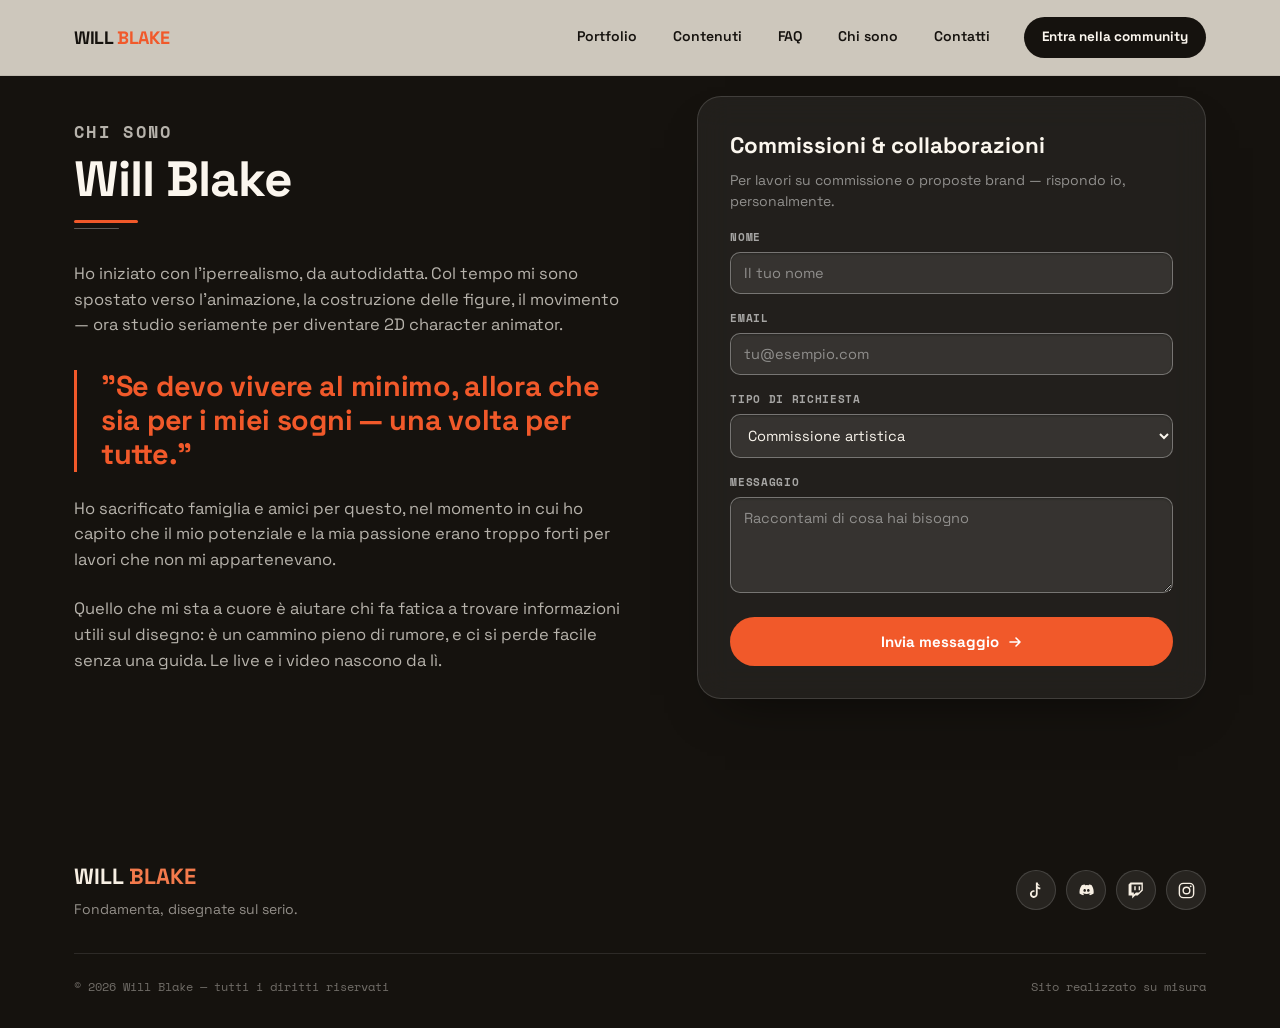
==== chi-sono.html @ c2d18133 "Split Contenuti and Chi sono into dedicated pages to avoid anchor-jump through home; add animated co" ====
<!DOCTYPE html>
<html lang="it">
<head>
<meta charset="UTF-8">
<meta name="viewport" content="width=device-width, initial-scale=1.0">
<title>Chi sono — Will Blake Artist</title>
<meta name="description" content="Will Blake: chi è, il percorso, le commissioni. Bio e contatti.">
<link rel="preconnect" href="https://fonts.googleapis.com">
<link rel="preconnect" href="https://fonts.gstatic.com" crossorigin>
<link href="https://fonts.googleapis.com/css2?family=Space+Grotesk:wght@400;500;600;700&family=Space+Mono:wght@400;700&display=swap" rel="stylesheet">
<link rel="stylesheet" href="style.css">
</head>
<body>

  <!-- ============ HEADER ============ -->
  <header class="site-header">
    <div class="nav-inner">
      <a href="index.html" class="logo">WILL <span>BLAKE</span></a>

      <input type="checkbox" id="nav-toggle" class="nav-toggle-input">
      <label for="nav-toggle" class="nav-burger" aria-label="Apri il menu">
        <svg width="22" height="16" viewBox="0 0 22 16" fill="none">
          <rect class="l l1" y="0" width="22" height="2" rx="1" fill="currentColor"/>
          <rect class="l l2" y="7" width="22" height="2" rx="1" fill="currentColor"/>
          <rect class="l l3" y="14" width="22" height="2" rx="1" fill="currentColor"/>
        </svg>
      </label>

      <nav class="nav-links">
        <a href="portfolio.html">Portfolio</a>
        <a href="contenuti.html">Contenuti</a>
        <a href="faq.html">FAQ</a>
        <a href="chi-sono.html">Chi sono</a>
        <a href="#contatti">Contatti</a>
        <a href="https://discord.com/invite/3JS8gdbrpd" target="_blank" rel="noopener noreferrer" class="nav-cta">Entra nella community</a>
      </nav>
    </div>
  </header>

  <main>
    <!-- ============ CHI SONO + CONTATTI ============ -->
    <section id="chi-sono" class="section">
      <div class="container about-grid">
        <div class="about-text reveal">
          <p class="eyebrow">Chi sono</p>
          <h2>Will Blake</h2>
          <div class="rule"><span></span><span></span></div>

          <p>Ho iniziato con l'iperrealismo, da autodidatta. Col tempo mi sono spostato verso l'animazione, la costruzione delle figure, il movimento — ora studio seriamente per diventare 2D character animator.</p>

          <p class="about-quote">"Se devo vivere al minimo, allora che sia per i miei sogni — una volta per tutte."</p>

          <p>Ho sacrificato famiglia e amici per questo, nel momento in cui ho capito che il mio potenziale e la mia passione erano troppo forti per lavori che non mi appartenevano.</p>

          <p>Quello che mi sta a cuore è aiutare chi fa fatica a trovare informazioni utili sul disegno: è un cammino pieno di rumore, e ci si perde facile senza una guida. Le live e i video nascono da lì.</p>
        </div>

        <div id="contatti" class="contact-panel reveal">
          <h3>Commissioni &amp; collaborazioni</h3>
          <p>Per lavori su commissione o proposte brand — rispondo io, personalmente.</p>

          <form action="mailto:ciao@willblakeart.com" method="POST" enctype="text/plain">
            <div class="field">
              <label for="c-name">Nome</label>
              <input id="c-name" name="nome" type="text" placeholder="Il tuo nome" required>
            </div>
            <div class="field">
              <label for="c-email">Email</label>
              <input id="c-email" name="email" type="email" placeholder="tu@esempio.com" required>
            </div>
            <div class="field">
              <label for="c-type">Tipo di richiesta</label>
              <select id="c-type" name="tipo">
                <option>Commissione artistica</option>
                <option>Collaborazione brand</option>
                <option>Altro</option>
              </select>
            </div>
            <div class="field">
              <label for="c-msg">Messaggio</label>
              <textarea id="c-msg" name="messaggio" placeholder="Raccontami di cosa hai bisogno" required></textarea>
            </div>
            <button type="submit" class="btn btn-primary">
              Invia messaggio
              <svg width="16" height="16" viewBox="0 0 16 16" fill="none"><path d="M3 8h10M9 4l4 4-4 4" stroke="white" stroke-width="1.6" stroke-linecap="round" stroke-linejoin="round"/></svg>
            </button>
          </form>
        </div>
      </div>
    </section>
  </main>

  <!-- ============ FOOTER ============ -->
  <footer class="site-footer">
    <div class="container">
      <div class="footer-top">
        <div>
          <p class="footer-logo">WILL <span>BLAKE</span></p>
          <p class="footer-tag">Fondamenta, disegnate sul serio.</p>
        </div>
        <div class="social-row">
          <a href="https://www.tiktok.com/@will.blake_artist" target="_blank" rel="noopener noreferrer" class="social-pill" aria-label="TikTok">
            <svg viewBox="0 0 24 24" fill="none"><path d="M16.6 5.82a4.28 4.28 0 0 1-3.14-4.14V2h-2.24v14.4a2.6 2.6 0 1 1-1.82-2.48v-2.3a4.9 4.9 0 1 0 4.06 4.82V9.4c1 .7 2.2 1.1 3.4 1.1V8.28c-.7 0-1.4-.16-2-.46a4.28 4.28 0 0 1-1.8-2z" fill="currentColor"/></svg>
          </a>
          <a href="https://discord.com/invite/3JS8gdbrpd" target="_blank" rel="noopener noreferrer" class="social-pill" aria-label="Discord">
            <svg viewBox="0 0 24 24" fill="none"><path d="M18.9 5.5a15 15 0 0 0-3.7-1.15c-.16.3-.35.7-.48 1a13.9 13.9 0 0 0-4.5 0 9 9 0 0 0-.48-1A15 15 0 0 0 6 5.5C3.6 9 2.9 12.4 3.2 15.8a15 15 0 0 0 4.6 2.3c.37-.5.7-1.04 1-1.6-.55-.2-1.07-.46-1.57-.76.13-.1.26-.2.38-.3a10.7 10.7 0 0 0 9 0c.13.1.25.2.38.3-.5.3-1.02.55-1.57.76.3.56.63 1.1 1 1.6a15 15 0 0 0 4.6-2.3c.4-3.9-.55-7.3-2.6-10.3zM9.7 13.7c-.9 0-1.65-.83-1.65-1.85S8.78 10 9.7 10s1.66.83 1.65 1.85c0 1.02-.74 1.85-1.65 1.85zm4.6 0c-.9 0-1.65-.83-1.65-1.85S13.38 10 14.3 10s1.66.83 1.65 1.85c0 1.02-.73 1.85-1.65 1.85z" fill="currentColor"/></svg>
          </a>
          <a href="https://www.twitch.tv/willblakeartist" target="_blank" rel="noopener noreferrer" class="social-pill" aria-label="Twitch">
            <svg viewBox="0 0 24 24" fill="none"><path fill-rule="evenodd" clip-rule="evenodd" d="M4.5 2 2 4.5v13.8h4.6V22l3.7-3.7h3.2L20 12V2H4.5zm13.8 9.2-3.2 3.2h-3.7l-2.8 2.8v-2.8H5.7V4.3h12.6v6.9zM9.2 6.7h1.8v5H9.2v-5zm5.5 0h1.8v5h-1.8v-5z" fill="currentColor"/></svg>
          </a>
          <a href="https://www.instagram.com/will.blake_/" target="_blank" rel="noopener noreferrer" class="social-pill" aria-label="Instagram">
            <svg viewBox="0 0 24 24" fill="none"><rect x="3" y="3" width="18" height="18" rx="5" stroke="currentColor" stroke-width="1.8"/><circle cx="12" cy="12" r="4.2" stroke="currentColor" stroke-width="1.8"/><circle cx="17.3" cy="6.7" r="1.15" fill="currentColor"/></svg>
          </a>
        </div>
      </div>
      <div class="footer-bottom">
        <span>© 2026 Will Blake — tutti i diritti riservati</span>
        <span>Sito realizzato su misura</span>
      </div>
    </div>
  </footer>

</body>
</html>
---- style.css ----
/* ============ TOKENS ============ */
  :root{
    --orange-100:#FDE4D6; --orange-300:#F79E71; --orange-500:#F1592A; --orange-600:#D8431A; --orange-700:#B23414;
    --blue-100:#DEE1FB; --blue-300:#8D97F1; --blue-500:#2C3EE0; --blue-600:#2130B8; --blue-700:#1A2590; --blue-900:#0E144A;
    --yellow-300:#FFE066; --yellow-500:#FFCC00; --yellow-700:#B38A00;
    --cream-50:#FBF6EE; --cream-100:#F7EFE3; --cream-200:#EFE3D0;
    --ink-900:#15120E; --ink-700:#3A342C; --ink-400:#8B8175;
    --white:#FFFFFF;

    --font-display:'Space Grotesk', 'Arial Black', sans-serif;
    --font-body:'Space Grotesk', system-ui, sans-serif;
    --font-code:'Space Mono', 'Courier New', monospace;
    --surface-alt:#1B1712;

    --space-1:8px; --space-2:16px; --space-3:24px; --space-4:32px; --space-5:48px; --space-6:64px; --space-7:96px;

    --header-h:76px;
    --radius-l:24px; --radius-m:16px; --radius-s:10px;

    --ease: cubic-bezier(.22,.9,.32,1);
  }

  *,*::before,*::after{ box-sizing:border-box; }
  html{ scroll-behavior:smooth; scroll-padding-top: calc(var(--header-h) + 12px); }
  body{
    margin:0;
    background:var(--cream-100);
    color:var(--ink-900);
    font-family:var(--font-body);
    font-size:16px;
    line-height:1.55;
    -webkit-font-smoothing:antialiased;
  }
  img,svg{ display:block; max-width:100%; }
  a{ color:inherit; text-decoration:none; }
  ul{ list-style:none; margin:0; padding:0; }
  h1,h2,h3,p,figure{ margin:0; }
  button,input,select,textarea{ font-family:inherit; font-size:inherit; color:inherit; }

  @media (prefers-reduced-motion: reduce){
    *,*::before,*::after{ animation-duration:0.001ms !important; animation-iteration-count:1 !important; transition-duration:0.001ms !important; scroll-behavior:auto !important; }
  }

  .container{ width:100%; max-width:1180px; margin:0 auto; padding:0 var(--space-3); }

  /* ============ SHARED TYPE ============ */
  .eyebrow{
    font-family:var(--font-code);
    font-size:12px;
    font-weight:700;
    letter-spacing:0.14em;
    text-transform:uppercase;
    color:var(--orange-300);
  }
  h2{
    font-family:var(--font-display);
    font-weight:700;
    letter-spacing:-0.02em;
    line-height:1.02;
    font-size:clamp(1.9rem, 1.35rem + 2.4vw, 3.1rem);
    margin-top:var(--space-1);
    color:var(--cream-50);
  }
  .rule{
    display:flex;
    flex-direction:column;
    gap:5px;
    width:64px;
    margin:var(--space-2) 0 var(--space-4);
  }
  .rule span{ display:block; height:3px; background:var(--orange-500); border-radius:2px; }
  .rule span:last-child{ height:1px; width:70%; background:rgba(255,255,255,0.3); opacity:1; }
  .section-lead{
    font-size:17px;
    color:rgba(251,246,238,0.65);
    max-width:680px;
  }

  /* ============ MOTION ============ */
  @keyframes fadeUp{
    from{ opacity:0; transform:translateY(18px); }
    to{ opacity:1; transform:translateY(0); }
  }
  .hero-eyebrow{ animation:fadeUp .7s var(--ease) both; }
  .hero h1{ animation:fadeUp .8s var(--ease) .08s both; }
  .hero-sub{ animation:fadeUp .8s var(--ease) .16s both; }
  .hero-card{ animation:fadeUp .8s var(--ease) .24s both; }

  @supports (animation-timeline: view()){
    .reveal{
      animation: fadeUp linear both;
      animation-timeline: view();
      animation-range: entry 0% cover 28%;
    }
  }

  .lift{ transition: transform .25s var(--ease), box-shadow .25s var(--ease); }
  .lift:hover{ transform:translateY(-5px); }

  /* ============ HEADER / NAV ============ */
  .site-header{
    position:fixed; top:0; left:0; right:0; z-index:100;
    height:var(--header-h);
    display:flex; align-items:center;
    background:rgba(247,239,227,0.82);
    backdrop-filter:blur(14px);
    -webkit-backdrop-filter:blur(14px);
    border-bottom:1px solid rgba(21,18,14,0.08);
  }
  .nav-inner{
    width:100%; max-width:1180px; margin:0 auto; padding:0 var(--space-3);
    display:flex; align-items:center; justify-content:space-between;
  }
  .logo{
    font-family:var(--font-display);
    font-weight:700;
    font-size:18px;
    letter-spacing:-0.02em;
  }
  .logo span{ color:var(--orange-500); }

  .nav-toggle-input{ position:absolute; opacity:0; pointer-events:none; }
  .nav-burger{
    display:none;
    width:40px; height:40px;
    align-items:center; justify-content:center;
    cursor:pointer;
    border-radius:50%;
  }
  .nav-burger svg .l{ transition: transform .25s var(--ease), opacity .2s var(--ease); transform-origin:center; }

  .nav-links{
    display:flex; align-items:center; gap:var(--space-4);
  }
  .nav-links a:not(.nav-cta){
    font-size:14px; font-weight:600;
    padding:6px 2px;
    border-bottom:2px solid transparent;
    transition: border-color .2s var(--ease), color .2s var(--ease);
  }
  .nav-links a:not(.nav-cta):hover{ border-color:var(--orange-500); }

  .nav-cta{
    font-family:var(--font-body);
    font-weight:700; font-size:13.5px;
    background:var(--ink-900); color:var(--cream-50);
    padding:10px 18px; border-radius:999px;
    transition: background .2s var(--ease), transform .2s var(--ease);
  }
  .nav-cta:hover{ background:var(--orange-600); transform:translateY(-2px); }

  @media (max-width: 860px){
    .nav-burger{ display:flex; }
    .nav-links{
      position:fixed; top:var(--header-h); left:0; right:0;
      flex-direction:column; align-items:flex-start; gap:0;
      background:var(--cream-50);
      border-bottom:1px solid rgba(21,18,14,0.08);
      padding:var(--space-2) var(--space-3) var(--space-3);
      opacity:0; transform:translateY(-8px);
      pointer-events:none;
      transition: opacity .25s var(--ease), transform .25s var(--ease);
    }
    .nav-links a:not(.nav-cta){ padding:12px 0; width:100%; border-bottom:1px solid rgba(21,18,14,0.06); }
    .nav-cta{ margin-top:var(--space-2); }
    .nav-toggle-input:checked ~ .nav-links{ opacity:1; transform:translateY(0); pointer-events:auto; }
    .nav-toggle-input:checked ~ .nav-burger svg .l1{ transform:translate(3px,7px) rotate(45deg); }
    .nav-toggle-input:checked ~ .nav-burger svg .l2{ opacity:0; }
    .nav-toggle-input:checked ~ .nav-burger svg .l3{ transform:translate(3px,-7px) rotate(-45deg); }
  }

  /* ============ HERO ============ */
  .hero{
    position:relative;
    padding-top:calc(var(--header-h) + var(--space-4));
    padding-bottom:var(--space-6);
    background:var(--ink-900);
    overflow:hidden;
    isolation:isolate;
  }
  .hero-mesh{ position:absolute; inset:0; z-index:-1; }
  .hero-mesh::before{
    content:"";
    position:absolute; inset:0;
    background:
      radial-gradient(circle at 15% 20%, rgba(241,89,42,0.55) 0%, rgba(241,89,42,0) 45%),
      radial-gradient(circle at 82% 12%, rgba(255,204,0,0.35) 0%, rgba(255,204,0,0) 35%),
      radial-gradient(circle at 78% 78%, rgba(44,62,224,0.55) 0%, rgba(44,62,224,0) 50%),
      radial-gradient(circle at 8% 85%, rgba(93,107,234,0.35) 0%, rgba(93,107,234,0) 40%),
      linear-gradient(160deg, #15120E 0%, #0E144A 100%);
  }
  .blob{ position:absolute; border-radius:50%; filter:blur(60px); opacity:0.55; }
  .blob-1{ width:340px; height:340px; top:-60px; left:-80px; background:var(--orange-500); }
  .blob-2{ width:280px; height:280px; bottom:-40px; right:-60px; background:var(--blue-500); }
  .blob-3{ width:180px; height:180px; top:40%; right:18%; background:var(--yellow-500); opacity:0.28; }

  .hero-grid{
    position:relative;
    display:grid;
    grid-template-columns:1.15fr 0.85fr;
    gap:var(--space-5);
    align-items:center;
  }
  @media (max-width:900px){
    .hero-grid{ grid-template-columns:1fr; gap:var(--space-4); }
  }
  .hero-eyebrow{
    font-family:var(--font-code); font-size:12.5px; font-weight:700;
    letter-spacing:0.16em; text-transform:uppercase; color:var(--yellow-300);
  }
  .hero h1{
    font-family:var(--font-display); font-weight:700; letter-spacing:-0.03em;
    font-size:clamp(1.9rem, 1rem + 2.2vw, 2.7rem);
    line-height:1.02;
    color:var(--cream-50);
    margin-top:var(--space-2);
  }
  .hero h1 .highlight{
    background:linear-gradient(100deg, var(--orange-300), var(--yellow-300));
    -webkit-background-clip:text; background-clip:text; color:transparent;
  }
  .hero h1 .swash-word{
    position:relative; display:inline-block;
    background:linear-gradient(100deg, var(--orange-300), var(--yellow-300));
    -webkit-background-clip:text; background-clip:text; color:transparent;
  }
  .swash-svg{
    position:absolute; left:0; bottom:-0.16em;
    width:100%; height:0.34em;
    overflow:visible;
  }
  .swash-svg path{
    fill:none;
    stroke:var(--orange-500);
    stroke-width:3;
    stroke-linecap:round;
    stroke-linejoin:round;
    stroke-dasharray:1;
    stroke-dashoffset:1;
    animation:draw-swash .9s var(--ease) 1.05s forwards;
  }
  @keyframes draw-swash{ to{ stroke-dashoffset:0; } }
  .hero-sub{
    font-size:17px; color:rgba(251,246,238,0.78);
    max-width:56ch; margin-top:var(--space-3);
  }

  .hero-cta-row{ margin-top:var(--space-4); }
  .hero-cta-primary{ display:flex; flex-direction:column; align-items:flex-start; }
  .hero-cta-primary .btn-primary{ width:auto; margin-top:0; }
  .hero-cta-primary .btn-fineprint{ justify-content:flex-start; }

  .hero-schedule{ margin-top:var(--space-3); }
  .hero-schedule-label{
    font-family:var(--font-code); font-size:10.5px; font-weight:700;
    letter-spacing:0.1em; text-transform:uppercase; color:rgba(255,255,255,0.45);
    margin-bottom:8px;
  }
  .hero-schedule-days{ display:flex; gap:6px; flex-wrap:wrap; }
  .hero-schedule .day{
    font-family:var(--font-code); font-size:11px; font-weight:700;
    color:rgba(251,246,238,0.45);
    background:rgba(255,255,255,0.06);
    border:1px solid rgba(255,255,255,0.1);
    border-radius:8px;
    padding:7px 0;
    width:38px; text-align:center;
  }
  .hero-schedule .day.active{
    color:var(--ink-900);
    background:var(--orange-500);
    border-color:var(--orange-500);
  }
  .hero-schedule-time{
    margin-top:8px;
    font-family:var(--font-code); font-size:12.5px; color:rgba(251,246,238,0.7);
  }

  .hero-visual{
    position:relative;
    aspect-ratio:4/5;
    border-radius:var(--radius-l);
    overflow:hidden;
    border:1px solid rgba(255,255,255,0.14);
    box-shadow:0 30px 60px -20px rgba(0,0,0,0.6);
    background:
      linear-gradient(to top, rgba(21,18,14,0.8) 0%, rgba(21,18,14,0) 38%),
      url('ACTING_&_DRAMA.jpg') center/cover no-repeat,
      linear-gradient(155deg, var(--orange-500) 0%, var(--blue-900) 75%, var(--ink-900) 100%);
  }
  @media (max-width:900px){ .hero-visual{ aspect-ratio:4/5; } }

  .live-status-card{
    position:absolute; left:14px; right:14px; bottom:14px;
    display:flex; align-items:center; gap:12px;
    background:rgba(21,18,14,0.6);
    border:1px solid rgba(255,255,255,0.18);
    border-radius:var(--radius-m);
    backdrop-filter:blur(14px); -webkit-backdrop-filter:blur(14px);
    padding:13px 15px;
  }
  .ls-dot{
    width:10px; height:10px; border-radius:50%; flex-shrink:0;
    background:var(--ink-400);
    box-shadow:0 0 0 4px rgba(139,129,117,0.22);
    transition:background .3s var(--ease), box-shadow .3s var(--ease);
  }
  .ls-dot.is-live{ background:#3ddc84; box-shadow:0 0 0 4px rgba(61,220,132,0.25); }
  .ls-dot.is-off{ background:var(--orange-600); box-shadow:0 0 0 4px rgba(216,67,26,0.22); }
  .ls-info{ flex:1; min-width:0; }
  .ls-label{
    display:block; font-family:var(--font-code); font-size:9.5px; font-weight:700;
    letter-spacing:0.1em; text-transform:uppercase; color:rgba(255,255,255,0.5);
  }
  .ls-text{
    display:block; margin-top:2px;
    font-family:var(--font-code); font-size:12.5px; font-weight:700; color:var(--cream-50);
    overflow:hidden; text-overflow:ellipsis; white-space:nowrap;
  }
  .ls-cta{
    flex-shrink:0;
    font-family:var(--font-code); font-size:11.5px; font-weight:700;
    color:var(--ink-900); background:var(--cream-50);
    padding:8px 13px; border-radius:999px; white-space:nowrap;
    transition:background .2s var(--ease), transform .2s var(--ease);
  }
  .ls-cta:hover{ background:var(--orange-300); transform:translateY(-2px); }
  @media (max-width:520px){
    .live-status-card{ flex-wrap:wrap; }
    .ls-cta{ width:100%; text-align:center; order:3; }
  }

  .btn{
    display:inline-flex; align-items:center; justify-content:center; gap:8px;
    font-weight:700; font-size:15px;
    border-radius:999px; border:none; cursor:pointer;
    transition: background .2s var(--ease), transform .2s var(--ease), box-shadow .2s var(--ease);
  }
  .btn-primary{
    width:100%; margin-top:var(--space-3);
    padding:15px 20px;
    background:var(--orange-500); color:var(--white);
  }
  .btn-primary:hover{ background:var(--orange-600); transform:translateY(-2px); box-shadow:0 12px 24px -8px rgba(241,89,42,0.5); }
  .btn-fineprint{
    display:flex; align-items:center; justify-content:center; gap:6px;
    text-align:center; margin-top:14px;
    font-family:var(--font-code); font-size:12.5px; font-weight:700;
    letter-spacing:0.02em;
    color:var(--yellow-300);
  }
  .btn-fineprint svg{ flex-shrink:0; }
  .btn-ghost{
    padding:14px 22px; background:transparent; color:var(--cream-50);
    border:1.5px solid rgba(255,255,255,0.35);
  }
  .btn-ghost:hover{ background:var(--cream-50); color:var(--ink-900); border-color:var(--cream-50); transform:translateY(-2px); }

  /* ============ STATS BAND ============ */
  .stats-band{
    background:var(--surface-alt);
    border-top:1px solid rgba(255,255,255,0.08);
    border-bottom:1px solid rgba(255,255,255,0.08);
    padding:var(--space-5) 0;
  }
  .stats-grid{
    display:grid; grid-template-columns:repeat(3,1fr);
    gap:var(--space-4);
  }
  .stat{ text-align:center; position:relative; }
  .stat:not(:last-child)::after{
    content:""; position:absolute; top:8px; right:calc(var(--space-4) / -2 - 0.5px);
    width:1px; height:calc(100% - 16px);
    background:rgba(255,255,255,0.12);
  }
  .stat-rule{ width:28px; height:3px; background:var(--orange-500); border-radius:2px; margin:0 auto var(--space-2); }
  .stat-num{
    display:block;
    font-family:var(--font-display); font-weight:700; letter-spacing:-0.02em;
    font-size:clamp(1.7rem, 1.1rem + 2vw, 2.6rem);
    line-height:1.05;
    color:var(--cream-50);
  }
  .stat-label{
    display:block; margin-top:8px;
    font-family:var(--font-code); font-size:11px; font-weight:700;
    letter-spacing:0.08em; text-transform:uppercase;
    color:rgba(255,255,255,0.5);
  }
  @media (max-width:700px){
    .stats-grid{ grid-template-columns:1fr; gap:var(--space-3); }
    .stat{ padding-bottom:var(--space-3); border-bottom:1px solid rgba(255,255,255,0.1); }
    .stat:last-child{ padding-bottom:0; border-bottom:none; }
    .stat:not(:last-child)::after{ display:none; }
  }
  @keyframes statPulse{ 0%,100%{ transform:scale(1); } 50%{ transform:scale(1.14); } }
  .stat-num.pulsing{ animation:statPulse .5s ease-in-out infinite; color:var(--orange-300); }

  /* ============ COMMUNITY BANNER ============ */
  .community-banner{ background:var(--orange-500); }
  .banner-inner{
    display:flex; flex-wrap:wrap; align-items:center; justify-content:space-between;
    gap:var(--space-3);
    padding-top:var(--space-4); padding-bottom:var(--space-4);
  }
  .banner-text{ font-size:15px; color:var(--ink-900); max-width:600px; line-height:1.4; }
  .banner-headline{
    display:block; font-family:var(--font-display); font-weight:700;
    font-size:1.2em; letter-spacing:-0.01em; margin-bottom:2px;
  }
  .banner-cta{
    flex-shrink:0;
    background:var(--ink-900); color:var(--white);
    padding:12px 20px;
  }
  .banner-cta:hover{ background:var(--blue-700); transform:translateY(-2px); }
  @media (max-width:640px){
    .banner-inner{ flex-direction:column; align-items:flex-start; }
    .banner-cta{ width:100%; justify-content:center; }
  }

  /* ============ SECTIONS ============ */
  .section{ padding:var(--space-7) 0; background:var(--ink-900); }
  .section-alt{ background:var(--surface-alt); }
  .section-inner{ }
  .section-head{ max-width:820px; }

  /* ---- portfolio ---- */
  .category{ margin-top:var(--space-6); }
  .category:first-of-type{ margin-top:var(--space-5); }
  .category-head{
    display:flex; align-items:baseline; gap:var(--space-2);
    padding-bottom:var(--space-2);
    border-bottom:1px solid rgba(255,255,255,0.14);
    margin-bottom:var(--space-3);
  }
  .category-head h3{
    font-family:var(--font-display); font-weight:700; font-size:clamp(1.3rem,1rem + 1.2vw,1.8rem);
    color:var(--cream-50);
  }
  .category-tag{
    font-family:var(--font-code); font-size:12px; font-weight:700;
    color:var(--blue-300); background:rgba(44,62,224,0.22);
    padding:3px 9px; border-radius:999px;
  }
  .category-note{ font-size:14.5px; color:rgba(255,255,255,0.4); margin-left:auto; }

  .grid{ display:grid; gap:var(--space-2); }
  .grid-3{ grid-template-columns:repeat(3,1fr); }
  @media (max-width:760px){
    .grid-3{
      display:flex; grid-template-columns:none;
      overflow-x:auto; scroll-snap-type:x mandatory;
      -webkit-overflow-scrolling:touch;
      gap:var(--space-2);
      padding-bottom:6px;
      margin:0 calc(var(--space-3) * -1);
      padding-left:var(--space-3); padding-right:var(--space-3);
    }
    .grid-3 .art-tile{ flex:0 0 56%; scroll-snap-align:start; }
  }
  @media (max-width:420px){ .grid-3 .art-tile{ flex-basis:64%; } }

  .art-tile{
    position:relative;
    aspect-ratio:4/5;
    border-radius:var(--radius-m);
    overflow:hidden;
    border:1px solid rgba(21,18,14,0.08);
    box-shadow:0 10px 24px -14px rgba(21,18,14,0.35);
  }
  .art-tile-img{
    position:absolute; inset:0; width:100%; height:100%;
    object-fit:cover; display:block;
    background:var(--cream-50);
  }
  .art-tile::after{
    content:""; position:absolute; left:0; right:0; bottom:0; height:42%;
    background:linear-gradient(to top, rgba(21,18,14,0.75), rgba(21,18,14,0));
    pointer-events:none;
  }
  .art-tile-tap{
    position:absolute; inset:0; z-index:2;
    display:flex; align-items:center; justify-content:center;
  }
  .art-tile-tap .tap-icon{
    width:34px; height:34px; padding:9px; box-sizing:border-box;
    border-radius:50%;
    background:rgba(21,18,14,0.55);
    backdrop-filter:blur(4px); -webkit-backdrop-filter:blur(4px);
    opacity:0; transform:scale(0.85);
    transition:opacity .2s var(--ease), transform .2s var(--ease);
  }
  @media (hover:hover){
    .art-tile-tap:hover .tap-icon{ opacity:1; transform:scale(1); }
  }

  .lightbox{
    display:none;
    position:fixed; inset:0; z-index:300;
    align-items:center; justify-content:center;
    background:rgba(21,18,14,0.88);
    backdrop-filter:blur(24px); -webkit-backdrop-filter:blur(24px);
    padding:32px 20px;
  }
  .lightbox:target{ display:flex; }
  .lightbox img{
    max-width:min(100%, 900px); max-height:88vh;
    border-radius:var(--radius-m);
    box-shadow:0 30px 70px -20px rgba(0,0,0,0.7);
  }
  .lightbox-close{
    position:absolute; top:18px; right:18px; z-index:1;
    width:42px; height:42px; border-radius:50%;
    background:rgba(255,255,255,0.1); border:1px solid rgba(255,255,255,0.2);
    color:var(--cream-50);
    display:flex; align-items:center; justify-content:center;
    font-family:var(--font-body); font-size:20px; line-height:1;
    transition:background .2s var(--ease), transform .2s var(--ease);
  }
  .lightbox-close:hover{ background:var(--orange-500); transform:scale(1.06);
  }
  .art-tile figcaption{
    position:absolute; left:12px; bottom:10px; z-index:1;
    font-family:var(--font-code); font-size:10.5px; font-weight:700;
    letter-spacing:0.06em; color:rgba(255,255,255,0.9);
  }
  .tile-gesture{ background:
     repeating-linear-gradient(115deg, rgba(21,18,14,0.16) 0 2px, transparent 2px 14px),
     linear-gradient(150deg, var(--orange-300), var(--orange-600)); }
  .tile-hyper{ background:
     radial-gradient(circle, rgba(21,18,14,0.22) 1.6px, transparent 1.7px) 0 0/13px 13px,
     linear-gradient(150deg, var(--blue-300), var(--blue-700)); }
  .tile-perspective{ background:
     repeating-conic-gradient(from 0deg at 30% 105%, rgba(255,255,255,0.14) 0deg 2deg, transparent 2deg 10deg),
     linear-gradient(150deg, var(--ink-700), var(--ink-900)); }

  /* ---- content / tiktok ---- */
  .content-grid{ display:grid; grid-template-columns:repeat(3,1fr); gap:var(--space-3); margin-top:var(--space-5); }
  @media (max-width:860px){ .content-grid{ grid-template-columns:repeat(2,1fr); } }
  @media (max-width:600px){
    .content-grid{
      display:flex; grid-template-columns:none;
      overflow-x:auto; scroll-snap-type:x mandatory;
      -webkit-overflow-scrolling:touch;
      padding-bottom:6px;
      margin:var(--space-5) calc(var(--space-3) * -1) 0;
      padding-left:var(--space-3); padding-right:var(--space-3);
    }
    .content-grid .vid-card{ flex:0 0 50%; scroll-snap-align:start; }
  }
  @media (max-width:420px){ .content-grid .vid-card{ flex-basis:58%; } }

  .vid-card{
    display:block;
    background:rgba(255,255,255,0.05);
    border-radius:var(--radius-m);
    border:1px solid rgba(255,255,255,0.1);
    overflow:hidden;
    box-shadow:0 14px 30px -18px rgba(0,0,0,0.5);
  }
  .vid-thumb{
    position:relative; aspect-ratio:9/12;
    display:flex; align-items:center; justify-content:center;
  }
  .vid-thumb-img{
    position:absolute; inset:0; width:100%; height:100%;
    object-fit:cover; display:block;
    background:var(--cream-50);
  }
  .vid-thumb::after{
    content:""; position:absolute; inset:0;
    background:linear-gradient(to top, rgba(21,18,14,0.55) 0%, rgba(21,18,14,0) 45%);
    pointer-events:none;
  }
  .vid-thumb .play{
    position:relative; z-index:1;
    width:46px; height:46px; border-radius:50%;
    background:rgba(255,255,255,0.92);
    display:flex; align-items:center; justify-content:center;
  }

  .vid-body{ padding:14px 16px 16px; }
  .vid-title{ font-size:14.5px; font-weight:600; line-height:1.35; color:var(--cream-50); }

  .content-cta{ margin-top:var(--space-5); display:flex; }

  /* ---- about / contact ---- */
  .about-grid{
    display:grid; grid-template-columns:1.1fr 1fr; gap:var(--space-6);
    align-items:start;
  }
  @media (max-width:900px){ .about-grid{ grid-template-columns:1fr; } }

  .about-text p{ font-size:16.5px; color:rgba(251,246,238,0.7); margin-top:var(--space-3); max-width:56ch; }
  .about-text p:first-of-type{ margin-top:var(--space-3); }
  .about-text .about-quote{
    font-family:var(--font-display); font-weight:700;
    font-size:clamp(1.3rem,1rem + 1.1vw,1.8rem);
    line-height:1.18; letter-spacing:-0.01em; margin-top:var(--space-4);
    color:var(--orange-500);
    border-left:3px solid var(--orange-500);
    padding-left:var(--space-3);
    max-width:44ch;
  }

  .contact-panel{
    background:rgba(255,255,255,0.06);
    border:1px solid rgba(255,255,255,0.14);
    border-radius:var(--radius-l);
    padding:var(--space-4);
    backdrop-filter:blur(16px);
    -webkit-backdrop-filter:blur(16px);
    box-shadow:0 24px 50px -28px rgba(0,0,0,0.6);
  }
  .contact-panel h3{
    font-family:var(--font-display); font-weight:700; font-size:1.4rem;
    color:var(--cream-50);
  }
  .contact-panel > p{ font-size:14px; color:rgba(255,255,255,0.5); margin-top:6px; }

  .field{ margin-top:var(--space-2); display:flex; flex-direction:column; gap:6px; }
  .field label{ font-family:var(--font-code); font-size:11px; font-weight:700; letter-spacing:0.06em; text-transform:uppercase; color:rgba(255,255,255,0.6); }
  .field input, .field select, .field textarea{
    border:1.5px solid rgba(255,255,255,0.32);
    background:rgba(255,255,255,0.09);
    color:var(--cream-50);
    border-radius:var(--radius-s);
    padding:11px 13px;
    font-size:14.5px;
    box-shadow:inset 0 1px 2px rgba(0,0,0,0.25);
    transition:border-color .2s var(--ease), background .2s var(--ease);
  }
  .field input::placeholder, .field textarea::placeholder{ color:rgba(255,255,255,0.45); }
  .field input:focus, .field select:focus, .field textarea:focus{
    outline:none; border-color:var(--orange-500); background:rgba(255,255,255,0.13);
  }
  .field textarea{ resize:vertical; min-height:96px; }
  .field select option{ color:var(--ink-900); background:var(--cream-50); }

  /* ============ FAQ ============ */
  .faq-list{
    display:flex; flex-direction:column; gap:10px;
    margin-top:var(--space-5); max-width:760px;
  }
  .faq-item{
    background:rgba(255,255,255,0.04);
    border:1px solid rgba(255,255,255,0.12);
    border-radius:var(--radius-m);
    padding:0 var(--space-3);
  }
  .faq-item summary{
    list-style:none; cursor:pointer;
    display:flex; align-items:center; justify-content:space-between; gap:16px;
    padding:16px 0;
    font-family:var(--font-display); font-weight:700; font-size:1rem; color:var(--cream-50);
  }
  .faq-item summary::-webkit-details-marker{ display:none; }
  .faq-item summary::after{
    content:"+";
    flex-shrink:0;
    font-family:var(--font-code); font-size:20px; line-height:1; color:var(--orange-300);
    transition:transform .25s var(--ease);
  }
  .faq-item[open] summary::after{ transform:rotate(45deg); }
  .faq-item p{
    padding-bottom:16px; margin:0;
    font-size:14.5px; line-height:1.55; color:rgba(255,255,255,0.68); max-width:60ch;
  }

  /* ============ FOOTER ============ */
  .site-footer{
    background:var(--ink-900); color:var(--cream-100);
    padding:var(--space-6) 0 var(--space-4);
  }
  .footer-top{
    display:flex; flex-wrap:wrap; gap:var(--space-4);
    align-items:center; justify-content:space-between;
    padding-bottom:var(--space-4);
    border-bottom:1px solid rgba(255,255,255,0.1);
  }
  .footer-logo{ font-family:var(--font-display); font-weight:700; font-size:22px; }
  .footer-logo span{ color:var(--orange-400,#F37A4C); }
  .footer-tag{ font-size:14px; color:rgba(251,246,238,0.55); margin-top:6px; }

  .social-row{ display:flex; gap:10px; }
  .social-pill{
    width:40px; height:40px; border-radius:50%;
    background:rgba(255,255,255,0.08);
    border:1px solid rgba(255,255,255,0.14);
    display:flex; align-items:center; justify-content:center;
    font-family:var(--font-code); font-size:10px; font-weight:700; letter-spacing:0.02em;
    transition: background .2s var(--ease), transform .2s var(--ease);
  }
  .social-pill:hover{ background:var(--orange-500); transform:translateY(-3px); }
  .social-pill svg{ width:19px; height:19px; }

  .footer-bottom{
    display:flex; flex-wrap:wrap; gap:var(--space-2);
    justify-content:space-between; align-items:center;
    padding-top:var(--space-3);
    font-family:var(--font-code); font-size:11.5px; color:rgba(251,246,238,0.4);
  }
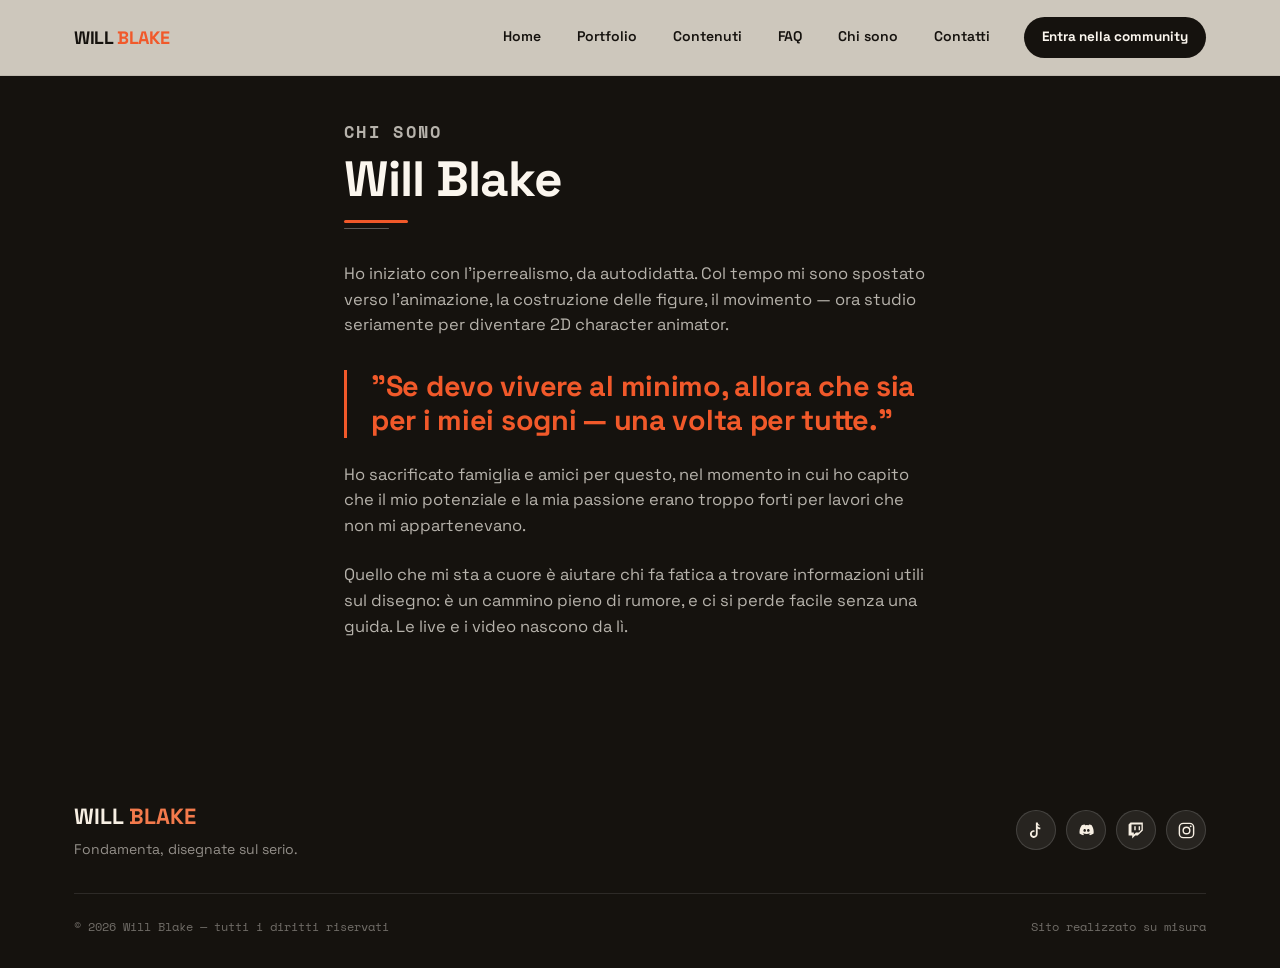
==== commit ba1c83e6: "Add Home nav link on every page; remove Correzioni banner from standalone Contenuti page (home only)" ====
--- a/chi-sono.html
+++ b/chi-sono.html
@@ -4,7 +4,7 @@
 <meta charset="UTF-8">
 <meta name="viewport" content="width=device-width, initial-scale=1.0">
 <title>Chi sono — Will Blake Artist</title>
-<meta name="description" content="Will Blake: chi è, il percorso, le commissioni. Bio e contatti.">
+<meta name="description" content="Will Blake: chi è, il percorso, la filosofia dietro il lavoro.">
 <link rel="preconnect" href="https://fonts.googleapis.com">
 <link rel="preconnect" href="https://fonts.gstatic.com" crossorigin>
 <link href="https://fonts.googleapis.com/css2?family=Space+Grotesk:wght@400;500;600;700&family=Space+Mono:wght@400;700&display=swap" rel="stylesheet">
@@ -27,20 +27,21 @@
       </label>
 
       <nav class="nav-links">
+        <a href="index.html">Home</a>
         <a href="portfolio.html">Portfolio</a>
         <a href="contenuti.html">Contenuti</a>
         <a href="faq.html">FAQ</a>
         <a href="chi-sono.html">Chi sono</a>
-        <a href="#contatti">Contatti</a>
+        <a href="contatti.html">Contatti</a>
         <a href="https://discord.com/invite/3JS8gdbrpd" target="_blank" rel="noopener noreferrer" class="nav-cta">Entra nella community</a>
       </nav>
     </div>
   </header>
 
   <main>
-    <!-- ============ CHI SONO + CONTATTI ============ -->
+    <!-- ============ CHI SONO ============ -->
     <section id="chi-sono" class="section">
-      <div class="container about-grid">
+      <div class="container-narrow">
         <div class="about-text reveal">
           <p class="eyebrow">Chi sono</p>
           <h2>Will Blake</h2>
@@ -53,38 +54,6 @@
           <p>Ho sacrificato famiglia e amici per questo, nel momento in cui ho capito che il mio potenziale e la mia passione erano troppo forti per lavori che non mi appartenevano.</p>
 
           <p>Quello che mi sta a cuore è aiutare chi fa fatica a trovare informazioni utili sul disegno: è un cammino pieno di rumore, e ci si perde facile senza una guida. Le live e i video nascono da lì.</p>
-        </div>
-
-        <div id="contatti" class="contact-panel reveal">
-          <h3>Commissioni &amp; collaborazioni</h3>
-          <p>Per lavori su commissione o proposte brand — rispondo io, personalmente.</p>
-
-          <form action="mailto:ciao@willblakeart.com" method="POST" enctype="text/plain">
-            <div class="field">
-              <label for="c-name">Nome</label>
-              <input id="c-name" name="nome" type="text" placeholder="Il tuo nome" required>
-            </div>
-            <div class="field">
-              <label for="c-email">Email</label>
-              <input id="c-email" name="email" type="email" placeholder="tu@esempio.com" required>
-            </div>
-            <div class="field">
-              <label for="c-type">Tipo di richiesta</label>
-              <select id="c-type" name="tipo">
-                <option>Commissione artistica</option>
-                <option>Collaborazione brand</option>
-                <option>Altro</option>
-              </select>
-            </div>
-            <div class="field">
-              <label for="c-msg">Messaggio</label>
-              <textarea id="c-msg" name="messaggio" placeholder="Raccontami di cosa hai bisogno" required></textarea>
-            </div>
-            <button type="submit" class="btn btn-primary">
-              Invia messaggio
-              <svg width="16" height="16" viewBox="0 0 16 16" fill="none"><path d="M3 8h10M9 4l4 4-4 4" stroke="white" stroke-width="1.6" stroke-linecap="round" stroke-linejoin="round"/></svg>
-            </button>
-          </form>
         </div>
       </div>
     </section>
--- a/style.css
+++ b/style.css
@@ -43,6 +43,7 @@
   }
 
   .container{ width:100%; max-width:1180px; margin:0 auto; padding:0 var(--space-3); }
+  .container-narrow{ width:100%; max-width:640px; margin:0 auto; padding:0 var(--space-3); }
 
   /* ============ SHARED TYPE ============ */
   .eyebrow{
@@ -395,7 +396,7 @@
     .stat:not(:last-child)::after{ display:none; }
   }
   @keyframes statPulse{ 0%,100%{ transform:scale(1); } 50%{ transform:scale(1.14); } }
-  .stat-num.pulsing{ animation:statPulse .5s ease-in-out infinite; color:var(--orange-300); }
+  .stat-num.pulsing{ animation:statPulse .5s ease-in-out infinite; }
 
   /* ============ COMMUNITY BANNER ============ */
   .community-banner{ background:var(--orange-500); }
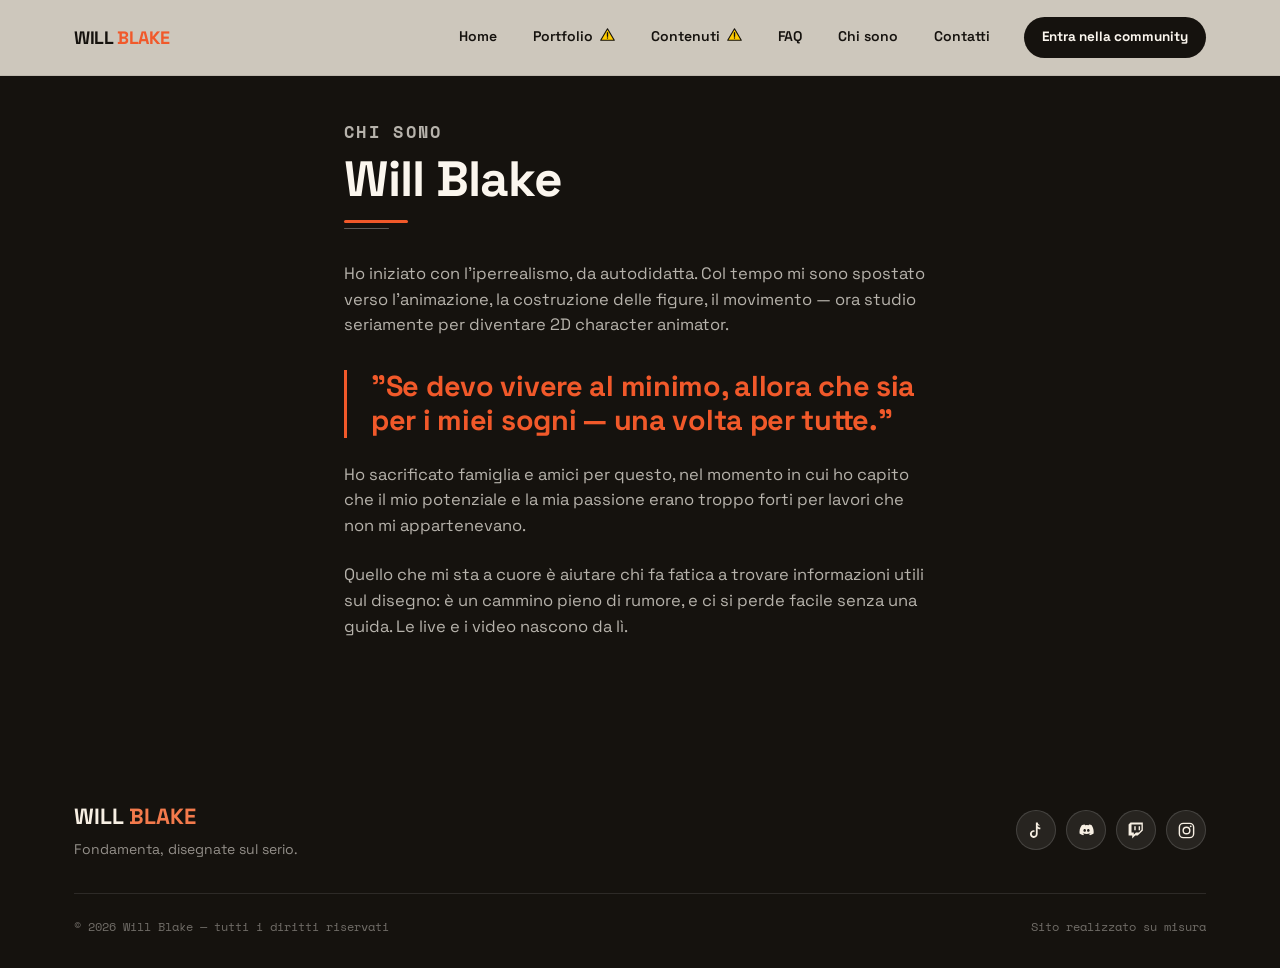
==== commit 5e935b3f: "Triangolo W.I.P nel menu accanto a Portfolio e Contenuti Co-Authored-By: Claude Sonnet 5 <noreply@an" ====
--- a/chi-sono.html
+++ b/chi-sono.html
@@ -28,8 +28,8 @@
 
       <nav class="nav-links">
         <a href="index.html">Home</a>
-        <a href="portfolio.html">Portfolio</a>
-        <a href="contenuti.html">Contenuti</a>
+        <a href="portfolio.html" class="nav-wip" title="In lavorazione">Portfolio</a>
+        <a href="contenuti.html" class="nav-wip" title="In lavorazione">Contenuti</a>
         <a href="faq.html">FAQ</a>
         <a href="chi-sono.html">Chi sono</a>
         <a href="contatti.html">Contatti</a>
--- a/style.css
+++ b/style.css
@@ -201,7 +201,7 @@
     display:grid;
     grid-template-columns:1.15fr 0.85fr;
     gap:var(--space-5);
-    align-items:center;
+    align-items:start; /* il cubo parte allineato in cima, come il testo */
   }
   @media (max-width:900px){
     .hero-grid{ grid-template-columns:1fr; gap:var(--space-4); }
@@ -252,7 +252,7 @@
   .hero-cta-primary .btn-primary{ width:auto; margin-top:0; }
   .hero-cta-primary .btn-fineprint{ justify-content:flex-start; }
 
-  .hero-schedule{ margin-top:var(--space-3); }
+  .hero-schedule{ align-self:stretch; margin-top:var(--space-2); }
   .hero-schedule-label{
     font-family:var(--font-code); font-size:10.5px; font-weight:700;
     letter-spacing:0.1em; text-transform:uppercase; color:rgba(255,255,255,0.45);
@@ -280,20 +280,25 @@
 
   .hero-visual{
     position:relative;
-    aspect-ratio:4/5;
-    border-radius:var(--radius-l);
-    overflow:hidden;
-    border:1px solid rgba(255,255,255,0.14);
-    box-shadow:0 30px 60px -20px rgba(0,0,0,0.6);
-    background:
-      linear-gradient(to top, rgba(21,18,14,0.8) 0%, rgba(21,18,14,0) 38%),
-      url('ACTING_&_DRAMA.jpg') center/cover no-repeat,
-      linear-gradient(155deg, var(--orange-500) 0%, var(--blue-900) 75%, var(--ink-900) 100%);
-  }
-  @media (max-width:900px){ .hero-visual{ aspect-ratio:4/5; } }
+    display:flex; flex-direction:column; align-items:center;
+    padding-top:var(--space-4); /* margine sopra il cubo, così non viene
+      tagliato in alto quando ruotando sporge dal suo riquadro */
+    overflow:hidden; /* rete di sicurezza: il cubo 3D può sporgere dal
+      suo riquadro ad alcuni angoli di rotazione */
+  }
+  /* Sotto i 900px il cubo è ancora una versione "di passaggio": più
+     piccolo — una vera versione mobile (tocco invece di
+     hover/trascinamento) resta da fare, vedi to-do. */
+  @media (max-width:900px){
+    .cube-stage{ width:140px; height:140px; --tz:70px; }
+    .cube-face{ border-width:3px; }
+    .cube-face .f-title{ font-size:18px; }
+    .cube-face .f-eyebrow{ font-size:9.5px; }
+  }
 
   .live-status-card{
-    position:absolute; left:14px; right:14px; bottom:14px;
+    align-self:stretch;
+    margin-top:var(--space-5);
     display:flex; align-items:center; gap:12px;
     background:rgba(21,18,14,0.6);
     border:1px solid rgba(255,255,255,0.18);
@@ -395,8 +400,6 @@
     .stat:last-child{ padding-bottom:0; border-bottom:none; }
     .stat:not(:last-child)::after{ display:none; }
   }
-  @keyframes statPulse{ 0%,100%{ transform:scale(1); } 50%{ transform:scale(1.14); } }
-  .stat-num.pulsing{ animation:statPulse .5s ease-in-out infinite; }
 
   /* ============ COMMUNITY BANNER ============ */
   .community-banner{ background:var(--orange-500); }
@@ -640,6 +643,94 @@
   .field textarea{ resize:vertical; min-height:96px; }
   .field select option{ color:var(--ink-900); background:var(--cream-50); }
 
+  /* Nota contestuale sotto il select "Tipo di richiesta" (es. tutoring):
+     spunta obbligatoria + frase con il termine sottolineato che apre il box */
+  .c-note{
+    position:relative;
+    margin-top:12px;
+    display:flex;
+    align-items:flex-start;
+    gap:9px;
+    font-family:var(--font-code);
+    font-size:12.5px;
+    line-height:1.55;
+    letter-spacing:0.01em;
+    color:rgba(255,255,255,0.6);
+  }
+  .c-note[hidden]{ display:none; }   /* display:flex sopra batterebbe l'attributo hidden */
+  .c-note input[type="checkbox"]{
+    flex:none;
+    width:16px; height:16px;
+    margin:2px 0 0;
+    padding:0;
+    min-height:0;
+    border:1.5px solid rgba(255,255,255,0.4);
+    border-radius:4px;
+    box-shadow:none;
+    background:rgba(255,255,255,0.09);
+    accent-color:var(--orange-500);
+    -webkit-appearance:checkbox;
+    appearance:checkbox;
+    cursor:pointer;
+  }
+  .c-note input[type="checkbox"]:focus-visible{
+    outline:2px solid var(--orange-500); outline-offset:2px;
+  }
+  .c-note__text{ margin:0; }
+  /* la label eredita da .field label (maiuscolo, grassetto): qui la riporto
+     al testo normale della nota */
+  .c-note__text label{
+    cursor:pointer;
+    font:inherit;
+    letter-spacing:inherit;
+    text-transform:none;
+    color:inherit;
+  }
+  .c-note__trigger{
+    color:var(--orange-500);
+    font-weight:700;
+    cursor:help;
+    text-decoration:underline;
+    text-decoration-color:var(--orange-500);
+    text-decoration-thickness:2px;
+    text-underline-offset:3px;
+  }
+  .c-note__trigger:focus-visible{
+    outline:2px solid var(--orange-500); outline-offset:3px; border-radius:3px;
+  }
+  .c-note__pop{
+    position:absolute;
+    left:0; right:0;
+    bottom:calc(100% + 10px);
+    background:var(--ink-900);
+    border:1.5px solid var(--orange-500);
+    border-radius:var(--radius-s);
+    padding:13px 15px;
+    font-family:var(--font-body);
+    font-size:13px;
+    font-weight:400;
+    letter-spacing:0;
+    line-height:1.55;
+    color:rgba(251,246,238,0.9);
+    box-shadow:0 20px 44px -20px rgba(0,0,0,0.75);
+    opacity:0;
+    visibility:hidden;
+    pointer-events:none;        /* invisibile = non intercetta mai il resto del form */
+    transform:translateY(5px);
+    transition:opacity .16s var(--ease), transform .16s var(--ease), visibility .16s;
+    z-index:20;
+  }
+  .c-note__pop::after{
+    content:""; position:absolute; left:20px; top:100%;
+    border:7px solid transparent; border-top-color:var(--orange-500);
+  }
+  /* Visibile solo mentre il cursore è sul testo sottolineato (o c'è il focus).
+     Tolto il mouse, sparisce. */
+  .c-note__trigger:hover ~ .c-note__pop,
+  .c-note__trigger:focus-visible ~ .c-note__pop{
+    opacity:1; visibility:visible; transform:translateY(0);
+  }
+
   /* ============ FAQ ============ */
   .faq-list{
     display:flex; flex-direction:column; gap:10px;
@@ -703,3 +794,266 @@
     padding-top:var(--space-3);
     font-family:var(--font-code); font-size:11.5px; color:rgba(251,246,238,0.4);
   }
+
+  /* ============ PORTFOLIO WALL ============ */
+  /* Muro di immagini a righe indipendenti, ognuna in loop infinito a una
+     velocità propria, guidato dal gesto orizzontale del trackpad. Prima
+     versione pensata per laptop/trackpad — mouse fisso e mobile da
+     rifinire in un secondo momento. */
+  .wall-wrap{ max-width:1100px; margin:var(--space-5) auto 0; }
+  .wall-scroll{ overflow:hidden; }
+
+  .wall{ display:flex; flex-direction:column; gap:4px; width:max-content; padding:2px; }
+
+  .wall-row{
+    --h:140px;
+    position:relative;
+  }
+  .wall-row.is-active{ z-index:2; }
+
+  .wall-row-track{ display:flex; gap:4px; width:max-content; will-change:transform; }
+
+  .wcard{
+    flex:0 0 auto; height:var(--h);
+    border:none; padding:0; cursor:pointer;
+    background:rgba(255,255,255,.04); border-radius:8px; overflow:hidden;
+    transition:height .32s var(--ease), box-shadow .32s var(--ease);
+  }
+  .wall-row.is-active .wcard{ height:187px; box-shadow:0 24px 50px -18px rgba(0,0,0,.55); }
+  .wcard img{ height:100%; width:auto; object-fit:contain; display:block; }
+
+  .cursor-label{
+    position:fixed; z-index:300; pointer-events:none;
+    left:0; top:0; transform:translate(-9999px,-9999px);
+    font-family:var(--font-code); font-size:11.5px; font-weight:700;
+    letter-spacing:.1em; text-transform:uppercase; color:var(--ink-900);
+    background:var(--orange-500);
+    padding:6px 11px; border-radius:999px;
+    opacity:0; transition:opacity .15s var(--ease);
+    white-space:nowrap;
+  }
+  .cursor-label.show{ opacity:1; }
+
+  /* lightbox dedicata al muro — nome diverso da .lightbox (già usata
+     altrove sul sito con meccanismo ad ancora, comportamento diverso) */
+  .wall-lightbox{
+    position:fixed; inset:0; z-index:400;
+    background:rgba(21,18,14,.92); backdrop-filter:blur(6px); -webkit-backdrop-filter:blur(6px);
+    display:flex; align-items:center; justify-content:center; padding:5vh 5vw;
+    opacity:0; pointer-events:none; transition:opacity .25s var(--ease);
+  }
+  .wall-lightbox.open{ opacity:1; pointer-events:auto; }
+  .wall-lightbox img{
+    max-width:100%; max-height:90vh; width:auto; height:auto;
+    border-radius:10px; box-shadow:0 30px 80px -20px rgba(0,0,0,.6);
+    transform:scale(.97); transition:transform .25s var(--ease);
+  }
+  .wall-lightbox.open img{ transform:scale(1); }
+  .wall-lightbox-close{
+    position:absolute; top:20px; right:24px;
+    width:40px; height:40px; border-radius:50%;
+    background:rgba(255,255,255,.08); border:1px solid rgba(255,255,255,.2);
+    color:var(--cream-50); font-size:18px; cursor:pointer;
+    display:flex; align-items:center; justify-content:center;
+  }
+  .wall-lightbox-close:hover{ background:rgba(255,255,255,.16); }
+
+  /* ============ CUBO NAV (hero) ============ */
+  /* Cubo 3D di navigazione al posto dell'immagine in hero: ruota da solo,
+     si trascina col mouse, l'hover su una faccia la porta di fronte e fa
+     comparire le frecce laterali per scorrere le facce in loop. Prima
+     versione pensata per laptop/trackpad — vedi
+     nav-cube-prototype.html per la cronologia delle scelte. */
+  .cube-wrap{
+    display:flex; align-items:center; gap:22px;
+    position:relative; z-index:2;
+  }
+
+  .nav-arrow{
+    background:none; border:none; padding:0; cursor:pointer;
+    width:30px; flex-shrink:0;
+    opacity:0; pointer-events:none; transform:translateX(0);
+    transition:opacity .25s var(--ease), transform .25s var(--ease);
+  }
+  .nav-arrow svg{ width:100%; height:auto; fill:var(--orange-500); display:block; }
+  .cube-wrap.is-locked .nav-arrow{ opacity:1; pointer-events:auto; }
+  .cube-wrap.is-locked .nav-arrow-left:hover{ transform:translateX(-4px); }
+  .cube-wrap.is-locked .nav-arrow-right:hover{ transform:translateX(4px); }
+
+  .cube-stage{
+    --tz:75px; /* metà lato del cubo: quanto ogni faccia sporge dal centro */
+    width:150px; height:150px; flex-shrink:0;
+    perspective:900px;
+    cursor:grab; touch-action:none; user-select:none; -webkit-user-select:none;
+  }
+  .cube-stage.is-dragging{ cursor:grabbing; }
+  .cube{
+    position:relative; width:100%; height:100%;
+    transform-style:preserve-3d;
+  }
+  .cube-face{
+    position:absolute; inset:0;
+    display:flex; flex-direction:column; align-items:center; justify-content:center; gap:10px;
+    border-radius:0;
+    border:4px solid var(--orange-500);
+    background:transparent;
+    backface-visibility:hidden;
+    text-decoration:none; color:var(--cream-100);
+  }
+  .cube-face .f-eyebrow{
+    font-family:var(--font-code); font-size:11px; font-weight:700;
+    letter-spacing:.14em; text-transform:uppercase; opacity:.7;
+  }
+  .cube-face .f-title{
+    font-family:var(--font-display); font-weight:700; font-size:24px;
+    letter-spacing:-.01em; color:var(--cream-50);
+  }
+
+  .face-front  { transform: translateZ(var(--tz)); }
+  .face-back   { transform: rotateY(180deg) translateZ(var(--tz)); }
+  .face-right  { transform: rotateY(90deg) translateZ(var(--tz)); }
+  .face-left   { transform: rotateY(-90deg) translateZ(var(--tz)); }
+  .face-top    { transform: rotateX(90deg) translateZ(var(--tz)); }
+  .face-bottom { transform: rotateX(-90deg) translateZ(var(--tz)); }
+
+  /* ============ TUTORING 1:1 (prova) — compatto, dentro l'hero ============ */
+  .hero-tutor{ margin-top:var(--space-5); }
+  .hero-tutor-heading{
+    font-family:var(--font-display); font-weight:700; letter-spacing:-.01em;
+    font-size:clamp(1.05rem, .95rem + .6vw, 1.3rem);
+    color:var(--cream-50); margin:0;
+  }
+
+  .tutor-card{
+    display:flex; align-items:center; gap:12px;
+    margin-top:12px;
+  }
+  .tutor-card-inner{
+    flex:1; display:flex; align-items:stretch; gap:16px;
+    border:2px solid var(--orange-500); border-radius:var(--radius-m);
+    background:rgba(21,18,14,.5);
+    backdrop-filter:blur(10px); -webkit-backdrop-filter:blur(10px);
+    padding:14px 18px;
+  }
+  @media (max-width:640px){
+    .tutor-card{ flex-direction:column; }
+    .tutor-card-inner{ flex-direction:column; gap:12px; width:100%; }
+  }
+
+  .tutor-label{ flex-shrink:0; min-width:120px; display:flex; flex-direction:column; justify-content:center; }
+  .tutor-label-title{ font-family:var(--font-display); font-weight:700; font-size:17px; line-height:1.3; color:var(--cream-50); }
+  .tutor-label-sub{
+    margin-top:3px; font-family:var(--font-code); font-size:10px;
+    letter-spacing:.04em; text-transform:uppercase; color:rgba(251,246,238,.5);
+  }
+
+  .tutor-slots{ flex:1; display:flex; gap:8px; }
+  @media (max-width:640px){ .tutor-slots{ flex-direction:column; } }
+
+  .tutor-slot{
+    position:relative; flex:1;
+    min-height:84px;
+    border:1.5px solid rgba(255,255,255,.16); border-radius:10px;
+    display:flex; flex-direction:column; align-items:center; justify-content:center; gap:3px;
+    text-align:center; padding:8px 6px;
+    background:rgba(255,255,255,.03);
+  }
+  /* Slot libero = bottone cliccabile che porta al form */
+  button.tutor-slot{
+    font:inherit; color:inherit;
+    -webkit-appearance:none; appearance:none;
+    cursor:pointer;
+    transition:border-color .18s var(--ease), background .18s var(--ease),
+               transform .18s var(--ease), box-shadow .18s var(--ease);
+  }
+  button.tutor-slot:hover{
+    border-color:var(--orange-500);
+    background:rgba(241,89,42,.12);
+    transform:translateY(-2px);
+    box-shadow:0 12px 26px -16px rgba(241,89,42,.6);
+  }
+  button.tutor-slot:focus-visible{
+    outline:2px solid var(--orange-500); outline-offset:2px;
+  }
+  /* Su hover il piccolo orario lascia il posto a "Prenota", stessa riga */
+  .slot-time{ transition:opacity .15s var(--ease); }
+  button.tutor-slot:hover .slot-time,
+  button.tutor-slot:focus-visible .slot-time{ opacity:0; }
+  .slot-cta{
+    position:absolute; left:0; right:0; bottom:12px;
+    font-family:var(--font-code); font-size:9px; font-weight:700;
+    letter-spacing:.14em; text-transform:uppercase; color:var(--orange-500);
+    opacity:0;
+    transition:opacity .18s var(--ease);
+  }
+  button.tutor-slot:hover .slot-cta,
+  button.tutor-slot:focus-visible .slot-cta{ opacity:1; }
+
+  /* Slot già iniziato: si vede ma è spento e non prenotabile */
+  .tutor-slot.is-past{ opacity:.35; pointer-events:none; }
+
+  .slot-day{
+    font-family:var(--font-code); font-size:9.5px; font-weight:700;
+    letter-spacing:.1em; text-transform:uppercase; color:var(--orange-300);
+  }
+  .slot-date{ font-family:var(--font-display); font-weight:700; font-size:15px; color:var(--cream-50); }
+  .slot-time{ font-family:var(--font-code); font-size:10px; color:rgba(251,246,238,.6); }
+
+  .tutor-slot.is-booked .slot-day,
+  .tutor-slot.is-booked .slot-date,
+  .tutor-slot.is-booked .slot-time{ opacity:.3; }
+  .slot-booked-overlay{
+    position:absolute; inset:0; display:none;
+    flex-direction:column; align-items:center; justify-content:center; gap:4px;
+    background:rgba(21,18,14,.72); border-radius:9px;
+  }
+  .tutor-slot.is-booked .slot-booked-overlay{ display:flex; }
+  .slot-x{ width:18px; height:18px; }
+  .slot-x path{ stroke:var(--orange-600); stroke-width:8; stroke-linecap:round; }
+  .slot-booked-label{
+    font-family:var(--font-code); font-size:9px; font-weight:700;
+    letter-spacing:.06em; text-transform:uppercase; color:var(--orange-300);
+  }
+
+  .tutor-soon{
+    flex:1; min-height:84px; display:flex; align-items:center; justify-content:center;
+    border:1.5px dashed rgba(255,255,255,.18); border-radius:10px;
+    font-family:var(--font-code); font-weight:700; font-size:11px;
+    letter-spacing:.08em; text-transform:uppercase; color:rgba(251,246,238,.4);
+  }
+
+  .tutor-arrow{
+    flex-shrink:0; background:none; border:none; padding:0; cursor:pointer;
+    width:24px; transition:transform .2s var(--ease);
+  }
+  .tutor-arrow svg{ width:100%; height:auto; fill:var(--orange-500); display:block; }
+  .tutor-arrow-right:hover{ transform:translateX(4px); }
+  .tutor-arrow-left:hover{ transform:translateX(-4px); }
+
+  .tutor-note{
+    margin-top:8px;
+    font-family:var(--font-code); font-size:10px; color:rgba(251,246,238,.35);
+  }
+
+  /* ============ W.I.P (pagine in lavorazione) ============ */
+  .wip{ min-height:calc(100vh - var(--header-h)); display:flex; align-items:center; }
+  .wip .section-inner{ max-width:820px; margin:0 auto; }
+  .wip-tape{
+    height:14px; margin-bottom:var(--space-4); border-radius:3px;
+    background:repeating-linear-gradient(-45deg, var(--yellow-500) 0 18px, var(--ink-900) 18px 36px);
+    box-shadow:0 0 0 2px var(--yellow-500);
+  }
+  .wip-title{
+    font-family:var(--font-display); font-weight:700; letter-spacing:-0.02em; line-height:1.05;
+    font-size:clamp(36px, 7vw, 64px); color:var(--cream-50); margin:var(--space-2) 0 var(--space-3);
+  }
+  .wip-note{ margin-top:var(--space-2); color:var(--ink-400); font-family:var(--font-code); font-size:14px; }
+  .wip-cta{ display:flex; flex-wrap:wrap; gap:var(--space-2); margin-top:var(--space-4); }
+  .wip-cta .btn{ width:auto; margin-top:0; }
+  .wip-inline{ min-height:0; display:block; }
+
+  /* Segnale W.I.P nel menu: aggiunto con class="nav-wip", si toglie rimuovendo la classe */
+  .nav-wip::after{
+    content:""; display:inline-block; width:15px; height:14px; margin-left:7px; vertical-align:-1px;
+    background:url("data:image/svg+xml,%3Csvg xmlns='http://www.w3.org/2000/svg' viewBox='0 0 16 14'%3E%3Cpath d='M8 .8 15.3 13.2H.7z' fill='%23FFCC00' stroke='%2315120E' stroke-width='1.2' stroke-linejoin='round'/%3E%3Cpath d='M8 5v4M8 10.6v.1' stroke='%2315120E' stroke-width='1.5' stroke-linecap='round'/%3E%3C/svg%3E") no-repeat center/contain;
+  }
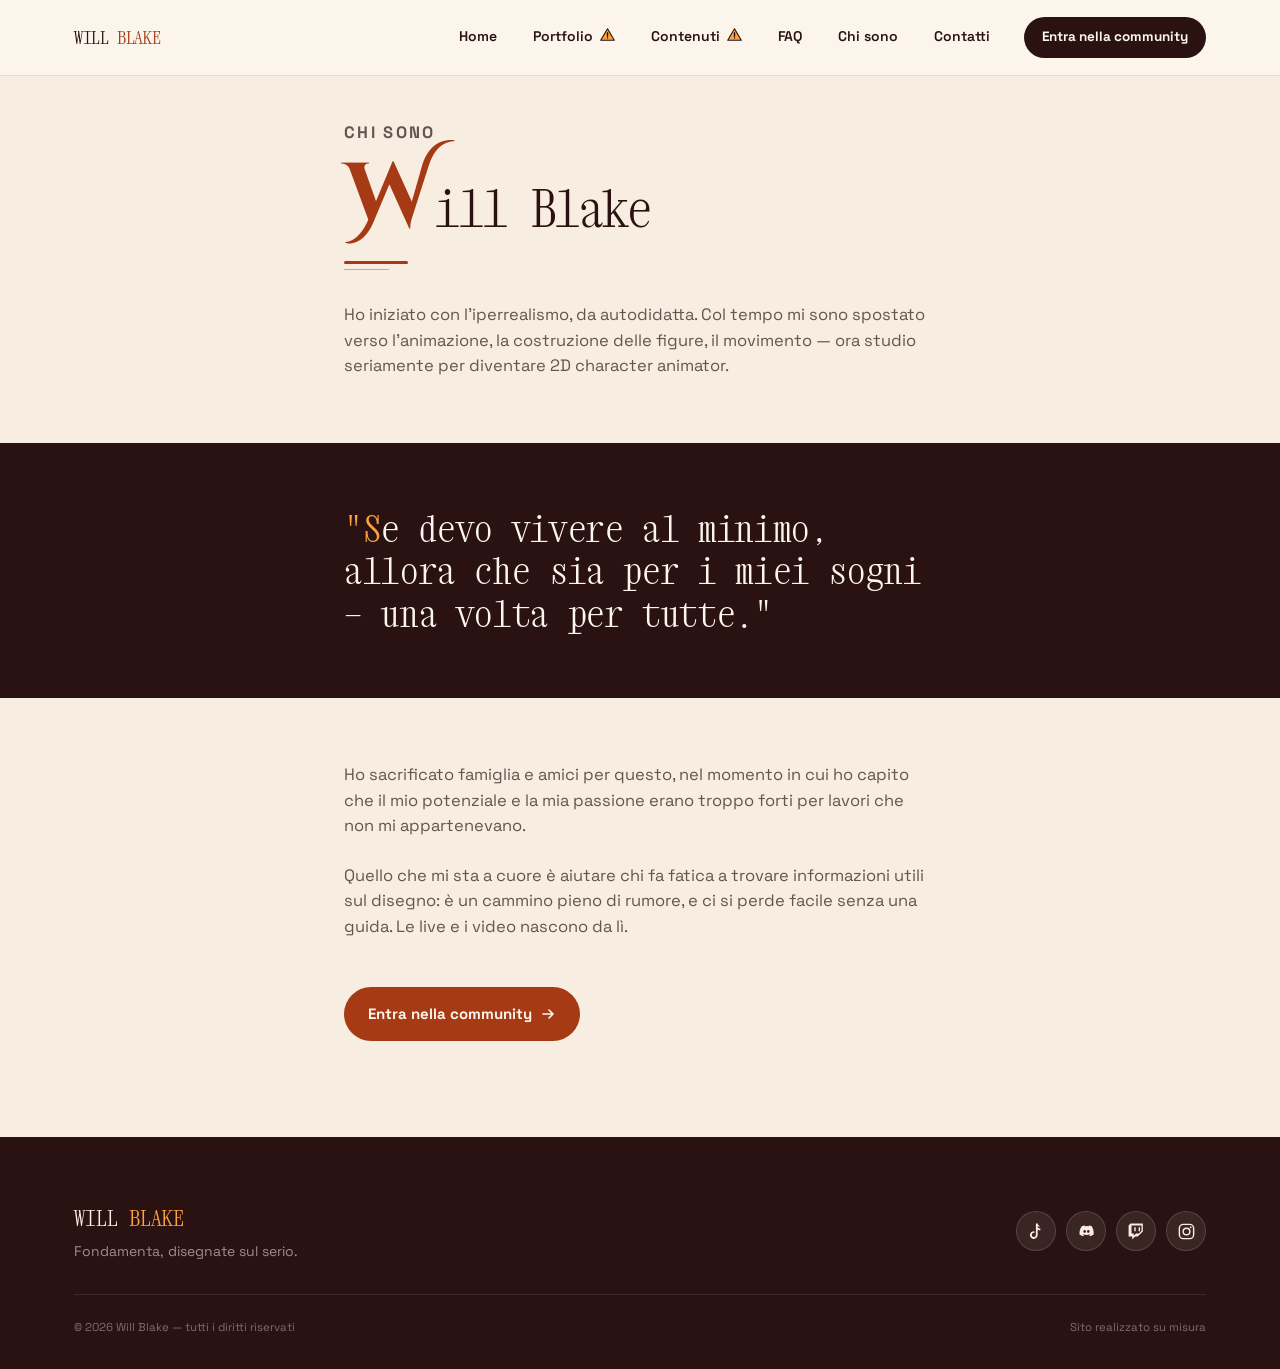
==== commit 5539efd6: "Nuova palette e tipografia: crema, Xanh Mono, Cinzel, rapporto 60·30·10 Palette calda (bordeaux, sca" ====
--- a/chi-sono.html
+++ b/chi-sono.html
@@ -7,10 +7,10 @@
 <meta name="description" content="Will Blake: chi è, il percorso, la filosofia dietro il lavoro.">
 <link rel="preconnect" href="https://fonts.googleapis.com">
 <link rel="preconnect" href="https://fonts.gstatic.com" crossorigin>
-<link href="https://fonts.googleapis.com/css2?family=Space+Grotesk:wght@400;500;600;700&family=Space+Mono:wght@400;700&display=swap" rel="stylesheet">
+<link href="https://fonts.googleapis.com/css2?family=Space+Grotesk:wght@400;500;600;700&family=Xanh+Mono&family=Cinzel+Decorative:wght@700&display=swap" rel="stylesheet">
 <link rel="stylesheet" href="style.css">
 </head>
-<body>
+<body class="page-chi-sono">
 
   <!-- ============ HEADER ============ -->
   <header class="site-header">
@@ -54,6 +54,8 @@
           <p>Ho sacrificato famiglia e amici per questo, nel momento in cui ho capito che il mio potenziale e la mia passione erano troppo forti per lavori che non mi appartenevano.</p>
 
           <p>Quello che mi sta a cuore è aiutare chi fa fatica a trovare informazioni utili sul disegno: è un cammino pieno di rumore, e ci si perde facile senza una guida. Le live e i video nascono da lì.</p>
+
+          <div class="about-cta"><a href="https://discord.com/invite/3JS8gdbrpd" target="_blank" rel="noopener noreferrer" class="btn btn-primary">Entra nella community <svg width="16" height="16" viewBox="0 0 16 16" fill="none"><path d="M3 8h10M9 4l4 4-4 4" stroke="currentColor" stroke-width="1.6" stroke-linecap="round" stroke-linejoin="round"/></svg></a></div>
         </div>
       </div>
     </section>
--- a/style.css
+++ b/style.css
@@ -1,17 +1,51 @@
+/* ============ REBRAND 2026-10 — valori scelti (crema · Xanh Mono · Cinzel · 60·30·10) ============
+   Sorgente: palette-test/_src (prod.pl). Palette e ruoli: vedi design-system.md. */
+:root{
+  --shade-rgb:28,11,12;            /* velature sopra le foto: sempre scure */
+  --nav-cta-bg:#2A1213; --nav-cta-fg:#FCF6EE;
+  --footer-bg:#1C0B0C;
+
+  --bg:#F7EDE0; --bg-alt:#EEDCC6;
+  --fg:#2A1213; --fg-rgb:42,18,19;
+  --muted:#8E6240;
+
+  --header-bg:rgba(252,246,238,0.86); --header-fg:#2A1213; --header-line:rgba(42,18,19,0.1);
+  --menu-bg:#FCF6EE; --logo-accent:#A63A15;
+
+  --accent:#A63A15; --accent-rgb:166,58,21; --accent-text:#8C2F10;
+  --hero-eyebrow:#7F0000; --hl-from:#A63A15; --hl-to:#7F0000; --swash:#FBA43C;
+  --fineprint:#8C2F10; --error:#7F0000;
+
+  --btn-bg:#A63A15; --btn-fg:#FCF6EE; --btn-hover:#8C2F10; --btn-shadow-rgb:166,58,21;
+  --day-on-bg:#A63A15; --day-on-fg:#FCF6EE;
+  --ls-cta-bg:#2A1213; --ls-cta-fg:#FCF6EE; --ls-cta-hover:#A63A15; --ls-cta-fg-hover:#FCF6EE;
+
+  --banner-bg:#7F0000; --banner-fg:#FCF6EE;
+  --bcta-bg:#FBA43C; --bcta-fg:#2A1213; --bcta-hover:#FCF6EE; --bcta-fg-hover:#2A1213;
+
+  --tag-fg:#7F0000; --tag-bg:rgba(127,0,0,0.1);
+  --quote:#7F0000; --quote-line:#FBA43C;
+  --glass:rgba(252,246,238,0.7); --glass-strong:rgba(247,237,224,0.85); --pop-bg:#FCF6EE;
+
+  --mesh:var(--bg);   /* tinta unita */
+  --blob-1:#FBA43C; --blob-2:#C38C62; --blob-3:#A63A15; --blob-op:0; --blob-3-op:0;
+}
+
 
   /* ============ TOKENS ============ */
   :root{
-    --orange-100:#FDE4D6; --orange-300:#F79E71; --orange-500:#F1592A; --orange-600:#D8431A; --orange-700:#B23414;
-    --blue-100:#DEE1FB; --blue-300:#8D97F1; --blue-500:#2C3EE0; --blue-600:#2130B8; --blue-700:#1A2590; --blue-900:#0E144A;
-    --yellow-300:#FFE066; --yellow-500:#FFCC00; --yellow-700:#B38A00;
-    --cream-50:#FBF6EE; --cream-100:#F7EFE3; --cream-200:#EFE3D0;
-    --ink-900:#15120E; --ink-700:#3A342C; --ink-400:#8B8175;
+    /* Palette di prova (palette-test): nomi gia' rinominati */
+    --rust-100:#F6E0D6; --rust-300:#E07A50; --rust-400:#C4512A; --rust-500:#A63A15; --rust-600:#8C2F10; --rust-700:#70250C;
+    --scarlet-100:#F3D9D9; --scarlet-300:#B85050; --scarlet-500:#7F0000; --scarlet-600:#6A0000; --scarlet-700:#5C1513; --scarlet-900:#3A0C0B;
+    --amber-100:#FEEBD2; --amber-300:#FCC27E; --amber-500:#FBA43C; --amber-600:#E08A1F; --amber-700:#A8620F;
+    --tan-300:#DCB797; --tan-500:#C38C62; --tan-700:#8E6240;
+    --cream-50:#FCF6EE; --cream-100:#F7EDE0; --cream-200:#EEDCC6;
+    --oxblood-950:#1C0B0C; --oxblood-900:#2A1213; --oxblood-800:#4A1C1E;
     --white:#FFFFFF;
 
     --font-display:'Space Grotesk', 'Arial Black', sans-serif;
     --font-body:'Space Grotesk', system-ui, sans-serif;
     --font-code:'Space Mono', 'Courier New', monospace;
-    --surface-alt:#1B1712;
 
     --space-1:8px; --space-2:16px; --space-3:24px; --space-4:32px; --space-5:48px; --space-6:64px; --space-7:96px;
 
@@ -25,8 +59,8 @@
   html{ scroll-behavior:smooth; scroll-padding-top: calc(var(--header-h) + 12px); }
   body{
     margin:0;
-    background:var(--cream-100);
-    color:var(--ink-900);
+    background:var(--bg);
+    color:var(--fg);
     font-family:var(--font-body);
     font-size:16px;
     line-height:1.55;
@@ -52,7 +86,7 @@
     font-weight:700;
     letter-spacing:0.14em;
     text-transform:uppercase;
-    color:var(--orange-300);
+    color:var(--accent-text);
   }
   h2{
     font-family:var(--font-display);
@@ -61,7 +95,7 @@
     line-height:1.02;
     font-size:clamp(1.9rem, 1.35rem + 2.4vw, 3.1rem);
     margin-top:var(--space-1);
-    color:var(--cream-50);
+    color:var(--fg);
   }
   .rule{
     display:flex;
@@ -70,11 +104,11 @@
     width:64px;
     margin:var(--space-2) 0 var(--space-4);
   }
-  .rule span{ display:block; height:3px; background:var(--orange-500); border-radius:2px; }
-  .rule span:last-child{ height:1px; width:70%; background:rgba(255,255,255,0.3); opacity:1; }
+  .rule span{ display:block; height:3px; background:var(--accent); border-radius:2px; }
+  .rule span:last-child{ height:1px; width:70%; background:rgba(var(--fg-rgb),0.3); opacity:1; }
   .section-lead{
     font-size:17px;
-    color:rgba(251,246,238,0.65);
+    color:rgba(var(--fg-rgb),0.65);
     max-width:680px;
   }
 
@@ -104,10 +138,11 @@
     position:fixed; top:0; left:0; right:0; z-index:100;
     height:var(--header-h);
     display:flex; align-items:center;
-    background:rgba(247,239,227,0.82);
+    background:var(--header-bg);
+    color:var(--header-fg);
     backdrop-filter:blur(14px);
     -webkit-backdrop-filter:blur(14px);
-    border-bottom:1px solid rgba(21,18,14,0.08);
+    border-bottom:1px solid var(--header-line);
   }
   .nav-inner{
     width:100%; max-width:1180px; margin:0 auto; padding:0 var(--space-3);
@@ -119,7 +154,7 @@
     font-size:18px;
     letter-spacing:-0.02em;
   }
-  .logo span{ color:var(--orange-500); }
+  .logo span{ color:var(--logo-accent); }
 
   .nav-toggle-input{ position:absolute; opacity:0; pointer-events:none; }
   .nav-burger{
@@ -140,30 +175,30 @@
     border-bottom:2px solid transparent;
     transition: border-color .2s var(--ease), color .2s var(--ease);
   }
-  .nav-links a:not(.nav-cta):hover{ border-color:var(--orange-500); }
+  .nav-links a:not(.nav-cta):hover{ border-color:var(--logo-accent); }
 
   .nav-cta{
     font-family:var(--font-body);
     font-weight:700; font-size:13.5px;
-    background:var(--ink-900); color:var(--cream-50);
+    background:var(--nav-cta-bg); color:var(--nav-cta-fg);
     padding:10px 18px; border-radius:999px;
     transition: background .2s var(--ease), transform .2s var(--ease);
   }
-  .nav-cta:hover{ background:var(--orange-600); transform:translateY(-2px); }
+  .nav-cta:hover{ background:var(--rust-500); color:var(--cream-50); transform:translateY(-2px); }
 
   @media (max-width: 860px){
     .nav-burger{ display:flex; }
     .nav-links{
       position:fixed; top:var(--header-h); left:0; right:0;
       flex-direction:column; align-items:flex-start; gap:0;
-      background:var(--cream-50);
-      border-bottom:1px solid rgba(21,18,14,0.08);
+      background:var(--menu-bg);
+      border-bottom:1px solid var(--header-line);
       padding:var(--space-2) var(--space-3) var(--space-3);
       opacity:0; transform:translateY(-8px);
       pointer-events:none;
       transition: opacity .25s var(--ease), transform .25s var(--ease);
     }
-    .nav-links a:not(.nav-cta){ padding:12px 0; width:100%; border-bottom:1px solid rgba(21,18,14,0.06); }
+    .nav-links a:not(.nav-cta){ padding:12px 0; width:100%; border-bottom:1px solid var(--header-line); }
     .nav-cta{ margin-top:var(--space-2); }
     .nav-toggle-input:checked ~ .nav-links{ opacity:1; transform:translateY(0); pointer-events:auto; }
     .nav-toggle-input:checked ~ .nav-burger svg .l1{ transform:translate(3px,7px) rotate(45deg); }
@@ -176,7 +211,7 @@
     position:relative;
     padding-top:calc(var(--header-h) + var(--space-4));
     padding-bottom:var(--space-6);
-    background:var(--ink-900);
+    background:var(--bg);
     overflow:hidden;
     isolation:isolate;
   }
@@ -184,17 +219,12 @@
   .hero-mesh::before{
     content:"";
     position:absolute; inset:0;
-    background:
-      radial-gradient(circle at 15% 20%, rgba(241,89,42,0.55) 0%, rgba(241,89,42,0) 45%),
-      radial-gradient(circle at 82% 12%, rgba(255,204,0,0.35) 0%, rgba(255,204,0,0) 35%),
-      radial-gradient(circle at 78% 78%, rgba(44,62,224,0.55) 0%, rgba(44,62,224,0) 50%),
-      radial-gradient(circle at 8% 85%, rgba(93,107,234,0.35) 0%, rgba(93,107,234,0) 40%),
-      linear-gradient(160deg, #15120E 0%, #0E144A 100%);
-  }
-  .blob{ position:absolute; border-radius:50%; filter:blur(60px); opacity:0.55; }
-  .blob-1{ width:340px; height:340px; top:-60px; left:-80px; background:var(--orange-500); }
-  .blob-2{ width:280px; height:280px; bottom:-40px; right:-60px; background:var(--blue-500); }
-  .blob-3{ width:180px; height:180px; top:40%; right:18%; background:var(--yellow-500); opacity:0.28; }
+    background:var(--mesh);
+  }
+  .blob{ position:absolute; border-radius:50%; filter:blur(60px); opacity:var(--blob-op); }
+  .blob-1{ width:340px; height:340px; top:-60px; left:-80px; background:var(--blob-1); }
+  .blob-2{ width:280px; height:280px; bottom:-40px; right:-60px; background:var(--blob-2); }
+  .blob-3{ width:180px; height:180px; top:40%; right:18%; background:var(--blob-3); opacity:var(--blob-3-op); }
 
   .hero-grid{
     position:relative;
@@ -208,22 +238,22 @@
   }
   .hero-eyebrow{
     font-family:var(--font-code); font-size:12.5px; font-weight:700;
-    letter-spacing:0.16em; text-transform:uppercase; color:var(--yellow-300);
+    letter-spacing:0.16em; text-transform:uppercase; color:var(--hero-eyebrow);
   }
   .hero h1{
     font-family:var(--font-display); font-weight:700; letter-spacing:-0.03em;
     font-size:clamp(1.9rem, 1rem + 2.2vw, 2.7rem);
     line-height:1.02;
-    color:var(--cream-50);
+    color:var(--fg);
     margin-top:var(--space-2);
   }
   .hero h1 .highlight{
-    background:linear-gradient(100deg, var(--orange-300), var(--yellow-300));
+    background:linear-gradient(100deg, var(--hl-from), var(--hl-to));
     -webkit-background-clip:text; background-clip:text; color:transparent;
   }
   .hero h1 .swash-word{
     position:relative; display:inline-block;
-    background:linear-gradient(100deg, var(--orange-300), var(--yellow-300));
+    background:linear-gradient(100deg, var(--hl-from), var(--hl-to));
     -webkit-background-clip:text; background-clip:text; color:transparent;
   }
   .swash-svg{
@@ -233,7 +263,7 @@
   }
   .swash-svg path{
     fill:none;
-    stroke:var(--orange-500);
+    stroke:var(--swash);
     stroke-width:3;
     stroke-linecap:round;
     stroke-linejoin:round;
@@ -243,7 +273,7 @@
   }
   @keyframes draw-swash{ to{ stroke-dashoffset:0; } }
   .hero-sub{
-    font-size:17px; color:rgba(251,246,238,0.78);
+    font-size:17px; color:rgba(var(--fg-rgb),0.78);
     max-width:56ch; margin-top:var(--space-3);
   }
 
@@ -255,27 +285,27 @@
   .hero-schedule{ align-self:stretch; margin-top:var(--space-2); }
   .hero-schedule-label{
     font-family:var(--font-code); font-size:10.5px; font-weight:700;
-    letter-spacing:0.1em; text-transform:uppercase; color:rgba(255,255,255,0.45);
+    letter-spacing:0.1em; text-transform:uppercase; color:rgba(var(--fg-rgb),0.45);
     margin-bottom:8px;
   }
   .hero-schedule-days{ display:flex; gap:6px; flex-wrap:wrap; }
   .hero-schedule .day{
     font-family:var(--font-code); font-size:11px; font-weight:700;
-    color:rgba(251,246,238,0.45);
-    background:rgba(255,255,255,0.06);
-    border:1px solid rgba(255,255,255,0.1);
+    color:rgba(var(--fg-rgb),0.45);
+    background:rgba(var(--fg-rgb),0.06);
+    border:1px solid rgba(var(--fg-rgb),0.1);
     border-radius:8px;
     padding:7px 0;
     width:38px; text-align:center;
   }
   .hero-schedule .day.active{
-    color:var(--ink-900);
-    background:var(--orange-500);
-    border-color:var(--orange-500);
+    color:var(--day-on-fg);
+    background:var(--day-on-bg);
+    border-color:var(--day-on-bg);
   }
   .hero-schedule-time{
     margin-top:8px;
-    font-family:var(--font-code); font-size:12.5px; color:rgba(251,246,238,0.7);
+    font-family:var(--font-code); font-size:12.5px; color:rgba(var(--fg-rgb),0.7);
   }
 
   .hero-visual{
@@ -300,38 +330,38 @@
     align-self:stretch;
     margin-top:var(--space-5);
     display:flex; align-items:center; gap:12px;
-    background:rgba(21,18,14,0.6);
-    border:1px solid rgba(255,255,255,0.18);
+    background:var(--glass);
+    border:1px solid rgba(var(--fg-rgb),0.18);
     border-radius:var(--radius-m);
     backdrop-filter:blur(14px); -webkit-backdrop-filter:blur(14px);
     padding:13px 15px;
   }
   .ls-dot{
     width:10px; height:10px; border-radius:50%; flex-shrink:0;
-    background:var(--ink-400);
-    box-shadow:0 0 0 4px rgba(139,129,117,0.22);
+    background:var(--muted);
+    box-shadow:0 0 0 4px rgba(var(--fg-rgb),0.12);
     transition:background .3s var(--ease), box-shadow .3s var(--ease);
   }
   .ls-dot.is-live{ background:#3ddc84; box-shadow:0 0 0 4px rgba(61,220,132,0.25); }
-  .ls-dot.is-off{ background:var(--orange-600); box-shadow:0 0 0 4px rgba(216,67,26,0.22); }
+  .ls-dot.is-off{ background:var(--rust-400); box-shadow:0 0 0 4px rgba(196,81,42,0.25); }
   .ls-info{ flex:1; min-width:0; }
   .ls-label{
     display:block; font-family:var(--font-code); font-size:9.5px; font-weight:700;
-    letter-spacing:0.1em; text-transform:uppercase; color:rgba(255,255,255,0.5);
+    letter-spacing:0.1em; text-transform:uppercase; color:rgba(var(--fg-rgb),0.5);
   }
   .ls-text{
     display:block; margin-top:2px;
-    font-family:var(--font-code); font-size:12.5px; font-weight:700; color:var(--cream-50);
+    font-family:var(--font-code); font-size:12.5px; font-weight:700; color:var(--fg);
     overflow:hidden; text-overflow:ellipsis; white-space:nowrap;
   }
   .ls-cta{
     flex-shrink:0;
     font-family:var(--font-code); font-size:11.5px; font-weight:700;
-    color:var(--ink-900); background:var(--cream-50);
+    color:var(--ls-cta-fg); background:var(--ls-cta-bg);
     padding:8px 13px; border-radius:999px; white-space:nowrap;
     transition:background .2s var(--ease), transform .2s var(--ease);
   }
-  .ls-cta:hover{ background:var(--orange-300); transform:translateY(-2px); }
+  .ls-cta:hover{ background:var(--ls-cta-hover); color:var(--ls-cta-fg-hover); transform:translateY(-2px); }
   @media (max-width:520px){
     .live-status-card{ flex-wrap:wrap; }
     .ls-cta{ width:100%; text-align:center; order:3; }
@@ -346,28 +376,28 @@
   .btn-primary{
     width:100%; margin-top:var(--space-3);
     padding:15px 20px;
-    background:var(--orange-500); color:var(--white);
-  }
-  .btn-primary:hover{ background:var(--orange-600); transform:translateY(-2px); box-shadow:0 12px 24px -8px rgba(241,89,42,0.5); }
+    background:var(--btn-bg); color:var(--btn-fg);
+  }
+  .btn-primary:hover{ background:var(--btn-hover); transform:translateY(-2px); box-shadow:0 12px 24px -8px rgba(var(--btn-shadow-rgb),0.5); }
   .btn-fineprint{
     display:flex; align-items:center; justify-content:center; gap:6px;
     text-align:center; margin-top:14px;
     font-family:var(--font-code); font-size:12.5px; font-weight:700;
     letter-spacing:0.02em;
-    color:var(--yellow-300);
+    color:var(--fineprint);
   }
   .btn-fineprint svg{ flex-shrink:0; }
   .btn-ghost{
-    padding:14px 22px; background:transparent; color:var(--cream-50);
-    border:1.5px solid rgba(255,255,255,0.35);
-  }
-  .btn-ghost:hover{ background:var(--cream-50); color:var(--ink-900); border-color:var(--cream-50); transform:translateY(-2px); }
+    padding:14px 22px; background:transparent; color:var(--fg);
+    border:1.5px solid rgba(var(--fg-rgb),0.35);
+  }
+  .btn-ghost:hover{ background:var(--fg); color:var(--bg); border-color:var(--fg); transform:translateY(-2px); }
 
   /* ============ STATS BAND ============ */
   .stats-band{
-    background:var(--surface-alt);
-    border-top:1px solid rgba(255,255,255,0.08);
-    border-bottom:1px solid rgba(255,255,255,0.08);
+    background:var(--bg-alt);
+    border-top:1px solid rgba(var(--fg-rgb),0.08);
+    border-bottom:1px solid rgba(var(--fg-rgb),0.08);
     padding:var(--space-5) 0;
   }
   .stats-grid{
@@ -378,55 +408,55 @@
   .stat:not(:last-child)::after{
     content:""; position:absolute; top:8px; right:calc(var(--space-4) / -2 - 0.5px);
     width:1px; height:calc(100% - 16px);
-    background:rgba(255,255,255,0.12);
-  }
-  .stat-rule{ width:28px; height:3px; background:var(--orange-500); border-radius:2px; margin:0 auto var(--space-2); }
+    background:rgba(var(--fg-rgb),0.12);
+  }
+  .stat-rule{ width:28px; height:3px; background:var(--accent); border-radius:2px; margin:0 auto var(--space-2); }
   .stat-num{
     display:block;
     font-family:var(--font-display); font-weight:700; letter-spacing:-0.02em;
     font-size:clamp(1.7rem, 1.1rem + 2vw, 2.6rem);
     line-height:1.05;
-    color:var(--cream-50);
+    color:var(--fg);
   }
   .stat-label{
     display:block; margin-top:8px;
     font-family:var(--font-code); font-size:11px; font-weight:700;
     letter-spacing:0.08em; text-transform:uppercase;
-    color:rgba(255,255,255,0.5);
+    color:rgba(var(--fg-rgb),0.5);
   }
   @media (max-width:700px){
     .stats-grid{ grid-template-columns:1fr; gap:var(--space-3); }
-    .stat{ padding-bottom:var(--space-3); border-bottom:1px solid rgba(255,255,255,0.1); }
+    .stat{ padding-bottom:var(--space-3); border-bottom:1px solid rgba(var(--fg-rgb),0.1); }
     .stat:last-child{ padding-bottom:0; border-bottom:none; }
     .stat:not(:last-child)::after{ display:none; }
   }
 
   /* ============ COMMUNITY BANNER ============ */
-  .community-banner{ background:var(--orange-500); }
+  .community-banner{ background:var(--banner-bg); }
   .banner-inner{
     display:flex; flex-wrap:wrap; align-items:center; justify-content:space-between;
     gap:var(--space-3);
     padding-top:var(--space-4); padding-bottom:var(--space-4);
   }
-  .banner-text{ font-size:15px; color:var(--ink-900); max-width:600px; line-height:1.4; }
+  .banner-text{ font-size:15px; color:var(--banner-fg); max-width:600px; line-height:1.4; }
   .banner-headline{
     display:block; font-family:var(--font-display); font-weight:700;
     font-size:1.2em; letter-spacing:-0.01em; margin-bottom:2px;
   }
   .banner-cta{
     flex-shrink:0;
-    background:var(--ink-900); color:var(--white);
+    background:var(--bcta-bg); color:var(--bcta-fg);
     padding:12px 20px;
   }
-  .banner-cta:hover{ background:var(--blue-700); transform:translateY(-2px); }
+  .banner-cta:hover{ background:var(--bcta-hover); color:var(--bcta-fg-hover); transform:translateY(-2px); }
   @media (max-width:640px){
     .banner-inner{ flex-direction:column; align-items:flex-start; }
     .banner-cta{ width:100%; justify-content:center; }
   }
 
   /* ============ SECTIONS ============ */
-  .section{ padding:var(--space-7) 0; background:var(--ink-900); }
-  .section-alt{ background:var(--surface-alt); }
+  .section{ padding:var(--space-7) 0; background:var(--bg); }
+  .section-alt{ background:var(--bg-alt); }
   .section-inner{ }
   .section-head{ max-width:820px; }
 
@@ -436,19 +466,19 @@
   .category-head{
     display:flex; align-items:baseline; gap:var(--space-2);
     padding-bottom:var(--space-2);
-    border-bottom:1px solid rgba(255,255,255,0.14);
+    border-bottom:1px solid rgba(var(--fg-rgb),0.14);
     margin-bottom:var(--space-3);
   }
   .category-head h3{
     font-family:var(--font-display); font-weight:700; font-size:clamp(1.3rem,1rem + 1.2vw,1.8rem);
-    color:var(--cream-50);
+    color:var(--fg);
   }
   .category-tag{
     font-family:var(--font-code); font-size:12px; font-weight:700;
-    color:var(--blue-300); background:rgba(44,62,224,0.22);
+    color:var(--tag-fg); background:var(--tag-bg);
     padding:3px 9px; border-radius:999px;
   }
-  .category-note{ font-size:14.5px; color:rgba(255,255,255,0.4); margin-left:auto; }
+  .category-note{ font-size:14.5px; color:rgba(var(--fg-rgb),0.4); margin-left:auto; }
 
   .grid{ display:grid; gap:var(--space-2); }
   .grid-3{ grid-template-columns:repeat(3,1fr); }
@@ -471,8 +501,8 @@
     aspect-ratio:4/5;
     border-radius:var(--radius-m);
     overflow:hidden;
-    border:1px solid rgba(21,18,14,0.08);
-    box-shadow:0 10px 24px -14px rgba(21,18,14,0.35);
+    border:1px solid rgba(var(--shade-rgb),0.08);
+    box-shadow:0 10px 24px -14px rgba(var(--shade-rgb),0.35);
   }
   .art-tile-img{
     position:absolute; inset:0; width:100%; height:100%;
@@ -481,7 +511,7 @@
   }
   .art-tile::after{
     content:""; position:absolute; left:0; right:0; bottom:0; height:42%;
-    background:linear-gradient(to top, rgba(21,18,14,0.75), rgba(21,18,14,0));
+    background:linear-gradient(to top, rgba(var(--shade-rgb),0.75), rgba(var(--shade-rgb),0));
     pointer-events:none;
   }
   .art-tile-tap{
@@ -491,7 +521,7 @@
   .art-tile-tap .tap-icon{
     width:34px; height:34px; padding:9px; box-sizing:border-box;
     border-radius:50%;
-    background:rgba(21,18,14,0.55);
+    background:rgba(var(--shade-rgb),0.55);
     backdrop-filter:blur(4px); -webkit-backdrop-filter:blur(4px);
     opacity:0; transform:scale(0.85);
     transition:opacity .2s var(--ease), transform .2s var(--ease);
@@ -504,7 +534,7 @@
     display:none;
     position:fixed; inset:0; z-index:300;
     align-items:center; justify-content:center;
-    background:rgba(21,18,14,0.88);
+    background:rgba(var(--shade-rgb),0.88);
     backdrop-filter:blur(24px); -webkit-backdrop-filter:blur(24px);
     padding:32px 20px;
   }
@@ -523,7 +553,7 @@
     font-family:var(--font-body); font-size:20px; line-height:1;
     transition:background .2s var(--ease), transform .2s var(--ease);
   }
-  .lightbox-close:hover{ background:var(--orange-500); transform:scale(1.06);
+  .lightbox-close:hover{ background:var(--rust-500); transform:scale(1.06);
   }
   .art-tile figcaption{
     position:absolute; left:12px; bottom:10px; z-index:1;
@@ -531,14 +561,14 @@
     letter-spacing:0.06em; color:rgba(255,255,255,0.9);
   }
   .tile-gesture{ background:
-     repeating-linear-gradient(115deg, rgba(21,18,14,0.16) 0 2px, transparent 2px 14px),
-     linear-gradient(150deg, var(--orange-300), var(--orange-600)); }
+     repeating-linear-gradient(115deg, rgba(var(--shade-rgb),0.16) 0 2px, transparent 2px 14px),
+     linear-gradient(150deg, var(--rust-300), var(--rust-600)); }
   .tile-hyper{ background:
-     radial-gradient(circle, rgba(21,18,14,0.22) 1.6px, transparent 1.7px) 0 0/13px 13px,
-     linear-gradient(150deg, var(--blue-300), var(--blue-700)); }
+     radial-gradient(circle, rgba(var(--shade-rgb),0.22) 1.6px, transparent 1.7px) 0 0/13px 13px,
+     linear-gradient(150deg, var(--scarlet-300), var(--scarlet-700)); }
   .tile-perspective{ background:
-     repeating-conic-gradient(from 0deg at 30% 105%, rgba(255,255,255,0.14) 0deg 2deg, transparent 2deg 10deg),
-     linear-gradient(150deg, var(--ink-700), var(--ink-900)); }
+     repeating-conic-gradient(from 0deg at 30% 105%, rgba(var(--fg-rgb),0.14) 0deg 2deg, transparent 2deg 10deg),
+     linear-gradient(150deg, var(--oxblood-800), var(--oxblood-950)); }
 
   /* ---- content / tiktok ---- */
   .content-grid{ display:grid; grid-template-columns:repeat(3,1fr); gap:var(--space-3); margin-top:var(--space-5); }
@@ -558,9 +588,9 @@
 
   .vid-card{
     display:block;
-    background:rgba(255,255,255,0.05);
+    background:rgba(var(--fg-rgb),0.05);
     border-radius:var(--radius-m);
-    border:1px solid rgba(255,255,255,0.1);
+    border:1px solid rgba(var(--fg-rgb),0.1);
     overflow:hidden;
     box-shadow:0 14px 30px -18px rgba(0,0,0,0.5);
   }
@@ -575,7 +605,7 @@
   }
   .vid-thumb::after{
     content:""; position:absolute; inset:0;
-    background:linear-gradient(to top, rgba(21,18,14,0.55) 0%, rgba(21,18,14,0) 45%);
+    background:linear-gradient(to top, rgba(var(--shade-rgb),0.55) 0%, rgba(var(--shade-rgb),0) 45%);
     pointer-events:none;
   }
   .vid-thumb .play{
@@ -586,7 +616,7 @@
   }
 
   .vid-body{ padding:14px 16px 16px; }
-  .vid-title{ font-size:14.5px; font-weight:600; line-height:1.35; color:var(--cream-50); }
+  .vid-title{ font-size:14.5px; font-weight:600; line-height:1.35; color:var(--fg); }
 
   .content-cta{ margin-top:var(--space-5); display:flex; }
 
@@ -597,21 +627,21 @@
   }
   @media (max-width:900px){ .about-grid{ grid-template-columns:1fr; } }
 
-  .about-text p{ font-size:16.5px; color:rgba(251,246,238,0.7); margin-top:var(--space-3); max-width:56ch; }
+  .about-text p{ font-size:16.5px; color:rgba(var(--fg-rgb),0.7); margin-top:var(--space-3); max-width:56ch; }
   .about-text p:first-of-type{ margin-top:var(--space-3); }
   .about-text .about-quote{
     font-family:var(--font-display); font-weight:700;
     font-size:clamp(1.3rem,1rem + 1.1vw,1.8rem);
     line-height:1.18; letter-spacing:-0.01em; margin-top:var(--space-4);
-    color:var(--orange-500);
-    border-left:3px solid var(--orange-500);
+    color:var(--quote);
+    border-left:3px solid var(--quote-line);
     padding-left:var(--space-3);
     max-width:44ch;
   }
 
   .contact-panel{
-    background:rgba(255,255,255,0.06);
-    border:1px solid rgba(255,255,255,0.14);
+    background:rgba(var(--fg-rgb),0.06);
+    border:1px solid rgba(var(--fg-rgb),0.14);
     border-radius:var(--radius-l);
     padding:var(--space-4);
     backdrop-filter:blur(16px);
@@ -620,28 +650,33 @@
   }
   .contact-panel h3{
     font-family:var(--font-display); font-weight:700; font-size:1.4rem;
-    color:var(--cream-50);
-  }
-  .contact-panel > p{ font-size:14px; color:rgba(255,255,255,0.5); margin-top:6px; }
+    color:var(--fg);
+  }
+  .contact-panel > p{ font-size:14px; color:rgba(var(--fg-rgb),0.5); margin-top:6px; }
 
   .field{ margin-top:var(--space-2); display:flex; flex-direction:column; gap:6px; }
-  .field label{ font-family:var(--font-code); font-size:11px; font-weight:700; letter-spacing:0.06em; text-transform:uppercase; color:rgba(255,255,255,0.6); }
+  .field label{ font-family:var(--font-code); font-size:11px; font-weight:700; letter-spacing:0.06em; text-transform:uppercase; color:rgba(var(--fg-rgb),0.6); }
   .field input, .field select, .field textarea{
-    border:1.5px solid rgba(255,255,255,0.32);
-    background:rgba(255,255,255,0.09);
-    color:var(--cream-50);
+    border:1.5px solid rgba(var(--fg-rgb),0.32);
+    background:rgba(var(--fg-rgb),0.09);
+    color:var(--fg);
     border-radius:var(--radius-s);
     padding:11px 13px;
     font-size:14.5px;
     box-shadow:inset 0 1px 2px rgba(0,0,0,0.25);
     transition:border-color .2s var(--ease), background .2s var(--ease);
   }
-  .field input::placeholder, .field textarea::placeholder{ color:rgba(255,255,255,0.45); }
+  .field input::placeholder, .field textarea::placeholder{ color:rgba(var(--fg-rgb),0.45); }
   .field input:focus, .field select:focus, .field textarea:focus{
-    outline:none; border-color:var(--orange-500); background:rgba(255,255,255,0.13);
+    outline:none; border-color:var(--accent); background:rgba(var(--fg-rgb),0.13);
   }
   .field textarea{ resize:vertical; min-height:96px; }
-  .field select option{ color:var(--ink-900); background:var(--cream-50); }
+
+  .form-status{ margin-top:var(--space-2); font-size:14px; line-height:1.5; }
+  .form-status.is-ok{ color:var(--fg); }
+  .form-status.is-error{ color:var(--error); }
+  .contact-panel button:disabled{ opacity:.6; cursor:progress; }
+  .field select option{ color:var(--oxblood-900); background:var(--cream-50); }
 
   /* Nota contestuale sotto il select "Tipo di richiesta" (es. tutoring):
      spunta obbligatoria + frase con il termine sottolineato che apre il box */
@@ -655,7 +690,7 @@
     font-size:12.5px;
     line-height:1.55;
     letter-spacing:0.01em;
-    color:rgba(255,255,255,0.6);
+    color:rgba(var(--fg-rgb),0.6);
   }
   .c-note[hidden]{ display:none; }   /* display:flex sopra batterebbe l'attributo hidden */
   .c-note input[type="checkbox"]{
@@ -664,17 +699,17 @@
     margin:2px 0 0;
     padding:0;
     min-height:0;
-    border:1.5px solid rgba(255,255,255,0.4);
+    border:1.5px solid rgba(var(--fg-rgb),0.4);
     border-radius:4px;
     box-shadow:none;
-    background:rgba(255,255,255,0.09);
-    accent-color:var(--orange-500);
+    background:rgba(var(--fg-rgb),0.09);
+    accent-color:var(--accent);
     -webkit-appearance:checkbox;
     appearance:checkbox;
     cursor:pointer;
   }
   .c-note input[type="checkbox"]:focus-visible{
-    outline:2px solid var(--orange-500); outline-offset:2px;
+    outline:2px solid var(--accent); outline-offset:2px;
   }
   .c-note__text{ margin:0; }
   /* la label eredita da .field label (maiuscolo, grassetto): qui la riporto
@@ -687,23 +722,23 @@
     color:inherit;
   }
   .c-note__trigger{
-    color:var(--orange-500);
+    color:var(--accent);
     font-weight:700;
     cursor:help;
     text-decoration:underline;
-    text-decoration-color:var(--orange-500);
+    text-decoration-color:var(--accent);
     text-decoration-thickness:2px;
     text-underline-offset:3px;
   }
   .c-note__trigger:focus-visible{
-    outline:2px solid var(--orange-500); outline-offset:3px; border-radius:3px;
+    outline:2px solid var(--accent); outline-offset:3px; border-radius:3px;
   }
   .c-note__pop{
     position:absolute;
     left:0; right:0;
     bottom:calc(100% + 10px);
-    background:var(--ink-900);
-    border:1.5px solid var(--orange-500);
+    background:var(--pop-bg);
+    border:1.5px solid var(--accent);
     border-radius:var(--radius-s);
     padding:13px 15px;
     font-family:var(--font-body);
@@ -711,7 +746,7 @@
     font-weight:400;
     letter-spacing:0;
     line-height:1.55;
-    color:rgba(251,246,238,0.9);
+    color:rgba(var(--fg-rgb),0.9);
     box-shadow:0 20px 44px -20px rgba(0,0,0,0.75);
     opacity:0;
     visibility:hidden;
@@ -722,7 +757,7 @@
   }
   .c-note__pop::after{
     content:""; position:absolute; left:20px; top:100%;
-    border:7px solid transparent; border-top-color:var(--orange-500);
+    border:7px solid transparent; border-top-color:var(--accent);
   }
   /* Visibile solo mentre il cursore è sul testo sottolineato (o c'è il focus).
      Tolto il mouse, sparisce. */
@@ -737,8 +772,8 @@
     margin-top:var(--space-5); max-width:760px;
   }
   .faq-item{
-    background:rgba(255,255,255,0.04);
-    border:1px solid rgba(255,255,255,0.12);
+    background:rgba(var(--fg-rgb),0.04);
+    border:1px solid rgba(var(--fg-rgb),0.12);
     border-radius:var(--radius-m);
     padding:0 var(--space-3);
   }
@@ -746,53 +781,60 @@
     list-style:none; cursor:pointer;
     display:flex; align-items:center; justify-content:space-between; gap:16px;
     padding:16px 0;
-    font-family:var(--font-display); font-weight:700; font-size:1rem; color:var(--cream-50);
+    font-family:var(--font-display); font-weight:700; font-size:1rem; color:var(--fg);
   }
   .faq-item summary::-webkit-details-marker{ display:none; }
   .faq-item summary::after{
     content:"+";
     flex-shrink:0;
-    font-family:var(--font-code); font-size:20px; line-height:1; color:var(--orange-300);
+    font-family:var(--font-code); font-size:20px; line-height:1; color:var(--accent-text);
     transition:transform .25s var(--ease);
   }
   .faq-item[open] summary::after{ transform:rotate(45deg); }
   .faq-item p{
     padding-bottom:16px; margin:0;
-    font-size:14.5px; line-height:1.55; color:rgba(255,255,255,0.68); max-width:60ch;
-  }
+    font-size:14.5px; line-height:1.55; color:rgba(var(--fg-rgb),0.68); max-width:60ch;
+  }
+
+  .faq-item p a{
+    color:var(--accent-text);
+    text-decoration:underline; text-underline-offset:3px;
+  }
+  .faq-item p a:hover{ color:var(--accent); }
 
   /* ============ FOOTER ============ */
   .site-footer{
-    background:var(--ink-900); color:var(--cream-100);
+    background:var(--footer-bg); color:var(--cream-100);
+    --fg:var(--cream-50); --fg-rgb:252,246,238;
     padding:var(--space-6) 0 var(--space-4);
   }
   .footer-top{
     display:flex; flex-wrap:wrap; gap:var(--space-4);
     align-items:center; justify-content:space-between;
     padding-bottom:var(--space-4);
-    border-bottom:1px solid rgba(255,255,255,0.1);
+    border-bottom:1px solid rgba(var(--fg-rgb),0.1);
   }
   .footer-logo{ font-family:var(--font-display); font-weight:700; font-size:22px; }
-  .footer-logo span{ color:var(--orange-400,#F37A4C); }
-  .footer-tag{ font-size:14px; color:rgba(251,246,238,0.55); margin-top:6px; }
+  .footer-logo span{ color:var(--amber-500); }
+  .footer-tag{ font-size:14px; color:rgba(var(--fg-rgb),0.55); margin-top:6px; }
 
   .social-row{ display:flex; gap:10px; }
   .social-pill{
     width:40px; height:40px; border-radius:50%;
-    background:rgba(255,255,255,0.08);
-    border:1px solid rgba(255,255,255,0.14);
+    background:rgba(var(--fg-rgb),0.08);
+    border:1px solid rgba(var(--fg-rgb),0.14);
     display:flex; align-items:center; justify-content:center;
     font-family:var(--font-code); font-size:10px; font-weight:700; letter-spacing:0.02em;
     transition: background .2s var(--ease), transform .2s var(--ease);
   }
-  .social-pill:hover{ background:var(--orange-500); transform:translateY(-3px); }
+  .social-pill:hover{ background:var(--rust-500); color:var(--cream-50); transform:translateY(-3px); }
   .social-pill svg{ width:19px; height:19px; }
 
   .footer-bottom{
     display:flex; flex-wrap:wrap; gap:var(--space-2);
     justify-content:space-between; align-items:center;
     padding-top:var(--space-3);
-    font-family:var(--font-code); font-size:11.5px; color:rgba(251,246,238,0.4);
+    font-family:var(--font-code); font-size:11.5px; color:rgba(var(--fg-rgb),0.4);
   }
 
   /* ============ PORTFOLIO WALL ============ */
@@ -816,7 +858,7 @@
   .wcard{
     flex:0 0 auto; height:var(--h);
     border:none; padding:0; cursor:pointer;
-    background:rgba(255,255,255,.04); border-radius:8px; overflow:hidden;
+    background:rgba(var(--fg-rgb),.04); border-radius:8px; overflow:hidden;
     transition:height .32s var(--ease), box-shadow .32s var(--ease);
   }
   .wall-row.is-active .wcard{ height:187px; box-shadow:0 24px 50px -18px rgba(0,0,0,.55); }
@@ -826,8 +868,8 @@
     position:fixed; z-index:300; pointer-events:none;
     left:0; top:0; transform:translate(-9999px,-9999px);
     font-family:var(--font-code); font-size:11.5px; font-weight:700;
-    letter-spacing:.1em; text-transform:uppercase; color:var(--ink-900);
-    background:var(--orange-500);
+    letter-spacing:.1em; text-transform:uppercase; color:var(--day-on-fg);
+    background:var(--day-on-bg);
     padding:6px 11px; border-radius:999px;
     opacity:0; transition:opacity .15s var(--ease);
     white-space:nowrap;
@@ -838,7 +880,7 @@
      altrove sul sito con meccanismo ad ancora, comportamento diverso) */
   .wall-lightbox{
     position:fixed; inset:0; z-index:400;
-    background:rgba(21,18,14,.92); backdrop-filter:blur(6px); -webkit-backdrop-filter:blur(6px);
+    background:rgba(var(--shade-rgb),.92); backdrop-filter:blur(6px); -webkit-backdrop-filter:blur(6px);
     display:flex; align-items:center; justify-content:center; padding:5vh 5vw;
     opacity:0; pointer-events:none; transition:opacity .25s var(--ease);
   }
@@ -875,7 +917,7 @@
     opacity:0; pointer-events:none; transform:translateX(0);
     transition:opacity .25s var(--ease), transform .25s var(--ease);
   }
-  .nav-arrow svg{ width:100%; height:auto; fill:var(--orange-500); display:block; }
+  .nav-arrow svg{ width:100%; height:auto; fill:var(--accent); display:block; }
   .cube-wrap.is-locked .nav-arrow{ opacity:1; pointer-events:auto; }
   .cube-wrap.is-locked .nav-arrow-left:hover{ transform:translateX(-4px); }
   .cube-wrap.is-locked .nav-arrow-right:hover{ transform:translateX(4px); }
@@ -895,7 +937,7 @@
     position:absolute; inset:0;
     display:flex; flex-direction:column; align-items:center; justify-content:center; gap:10px;
     border-radius:0;
-    border:4px solid var(--orange-500);
+    border:4px solid var(--accent);
     background:transparent;
     backface-visibility:hidden;
     text-decoration:none; color:var(--cream-100);
@@ -906,7 +948,7 @@
   }
   .cube-face .f-title{
     font-family:var(--font-display); font-weight:700; font-size:24px;
-    letter-spacing:-.01em; color:var(--cream-50);
+    letter-spacing:-.01em; color:var(--fg);
   }
 
   .face-front  { transform: translateZ(var(--tz)); }
@@ -921,7 +963,7 @@
   .hero-tutor-heading{
     font-family:var(--font-display); font-weight:700; letter-spacing:-.01em;
     font-size:clamp(1.05rem, .95rem + .6vw, 1.3rem);
-    color:var(--cream-50); margin:0;
+    color:var(--fg); margin:0;
   }
 
   .tutor-card{
@@ -930,8 +972,8 @@
   }
   .tutor-card-inner{
     flex:1; display:flex; align-items:stretch; gap:16px;
-    border:2px solid var(--orange-500); border-radius:var(--radius-m);
-    background:rgba(21,18,14,.5);
+    border:2px solid var(--accent); border-radius:var(--radius-m);
+    background:var(--glass);
     backdrop-filter:blur(10px); -webkit-backdrop-filter:blur(10px);
     padding:14px 18px;
   }
@@ -941,10 +983,10 @@
   }
 
   .tutor-label{ flex-shrink:0; min-width:120px; display:flex; flex-direction:column; justify-content:center; }
-  .tutor-label-title{ font-family:var(--font-display); font-weight:700; font-size:17px; line-height:1.3; color:var(--cream-50); }
+  .tutor-label-title{ font-family:var(--font-display); font-weight:700; font-size:17px; line-height:1.3; color:var(--fg); }
   .tutor-label-sub{
     margin-top:3px; font-family:var(--font-code); font-size:10px;
-    letter-spacing:.04em; text-transform:uppercase; color:rgba(251,246,238,.5);
+    letter-spacing:.04em; text-transform:uppercase; color:rgba(var(--fg-rgb),.5);
   }
 
   .tutor-slots{ flex:1; display:flex; gap:8px; }
@@ -953,10 +995,10 @@
   .tutor-slot{
     position:relative; flex:1;
     min-height:84px;
-    border:1.5px solid rgba(255,255,255,.16); border-radius:10px;
+    border:1.5px solid rgba(var(--fg-rgb),.16); border-radius:10px;
     display:flex; flex-direction:column; align-items:center; justify-content:center; gap:3px;
     text-align:center; padding:8px 6px;
-    background:rgba(255,255,255,.03);
+    background:rgba(var(--fg-rgb),.03);
   }
   /* Slot libero = bottone cliccabile che porta al form */
   button.tutor-slot{
@@ -967,13 +1009,13 @@
                transform .18s var(--ease), box-shadow .18s var(--ease);
   }
   button.tutor-slot:hover{
-    border-color:var(--orange-500);
-    background:rgba(241,89,42,.12);
+    border-color:var(--accent);
+    background:rgba(var(--accent-rgb),.12);
     transform:translateY(-2px);
-    box-shadow:0 12px 26px -16px rgba(241,89,42,.6);
+    box-shadow:0 12px 26px -16px rgba(var(--accent-rgb),.6);
   }
   button.tutor-slot:focus-visible{
-    outline:2px solid var(--orange-500); outline-offset:2px;
+    outline:2px solid var(--accent); outline-offset:2px;
   }
   /* Su hover il piccolo orario lascia il posto a "Prenota", stessa riga */
   .slot-time{ transition:opacity .15s var(--ease); }
@@ -982,7 +1024,7 @@
   .slot-cta{
     position:absolute; left:0; right:0; bottom:12px;
     font-family:var(--font-code); font-size:9px; font-weight:700;
-    letter-spacing:.14em; text-transform:uppercase; color:var(--orange-500);
+    letter-spacing:.14em; text-transform:uppercase; color:var(--accent);
     opacity:0;
     transition:opacity .18s var(--ease);
   }
@@ -994,10 +1036,10 @@
 
   .slot-day{
     font-family:var(--font-code); font-size:9.5px; font-weight:700;
-    letter-spacing:.1em; text-transform:uppercase; color:var(--orange-300);
-  }
-  .slot-date{ font-family:var(--font-display); font-weight:700; font-size:15px; color:var(--cream-50); }
-  .slot-time{ font-family:var(--font-code); font-size:10px; color:rgba(251,246,238,.6); }
+    letter-spacing:.1em; text-transform:uppercase; color:var(--accent-text);
+  }
+  .slot-date{ font-family:var(--font-display); font-weight:700; font-size:15px; color:var(--fg); }
+  .slot-time{ font-family:var(--font-code); font-size:10px; color:rgba(var(--fg-rgb),.6); }
 
   .tutor-slot.is-booked .slot-day,
   .tutor-slot.is-booked .slot-date,
@@ -1005,34 +1047,34 @@
   .slot-booked-overlay{
     position:absolute; inset:0; display:none;
     flex-direction:column; align-items:center; justify-content:center; gap:4px;
-    background:rgba(21,18,14,.72); border-radius:9px;
+    background:var(--glass-strong); border-radius:9px;
   }
   .tutor-slot.is-booked .slot-booked-overlay{ display:flex; }
   .slot-x{ width:18px; height:18px; }
-  .slot-x path{ stroke:var(--orange-600); stroke-width:8; stroke-linecap:round; }
+  .slot-x path{ stroke:var(--rust-400); stroke-width:8; stroke-linecap:round; }
   .slot-booked-label{
     font-family:var(--font-code); font-size:9px; font-weight:700;
-    letter-spacing:.06em; text-transform:uppercase; color:var(--orange-300);
+    letter-spacing:.06em; text-transform:uppercase; color:var(--accent-text);
   }
 
   .tutor-soon{
     flex:1; min-height:84px; display:flex; align-items:center; justify-content:center;
-    border:1.5px dashed rgba(255,255,255,.18); border-radius:10px;
+    border:1.5px dashed rgba(var(--fg-rgb),.18); border-radius:10px;
     font-family:var(--font-code); font-weight:700; font-size:11px;
-    letter-spacing:.08em; text-transform:uppercase; color:rgba(251,246,238,.4);
+    letter-spacing:.08em; text-transform:uppercase; color:rgba(var(--fg-rgb),.4);
   }
 
   .tutor-arrow{
     flex-shrink:0; background:none; border:none; padding:0; cursor:pointer;
     width:24px; transition:transform .2s var(--ease);
   }
-  .tutor-arrow svg{ width:100%; height:auto; fill:var(--orange-500); display:block; }
+  .tutor-arrow svg{ width:100%; height:auto; fill:var(--accent); display:block; }
   .tutor-arrow-right:hover{ transform:translateX(4px); }
   .tutor-arrow-left:hover{ transform:translateX(-4px); }
 
   .tutor-note{
     margin-top:8px;
-    font-family:var(--font-code); font-size:10px; color:rgba(251,246,238,.35);
+    font-family:var(--font-code); font-size:10px; color:rgba(var(--fg-rgb),.35);
   }
 
   /* ============ W.I.P (pagine in lavorazione) ============ */
@@ -1040,14 +1082,14 @@
   .wip .section-inner{ max-width:820px; margin:0 auto; }
   .wip-tape{
     height:14px; margin-bottom:var(--space-4); border-radius:3px;
-    background:repeating-linear-gradient(-45deg, var(--yellow-500) 0 18px, var(--ink-900) 18px 36px);
-    box-shadow:0 0 0 2px var(--yellow-500);
+    background:repeating-linear-gradient(-45deg, var(--amber-500) 0 18px, var(--oxblood-900) 18px 36px);
+    box-shadow:0 0 0 2px var(--amber-500);
   }
   .wip-title{
     font-family:var(--font-display); font-weight:700; letter-spacing:-0.02em; line-height:1.05;
-    font-size:clamp(36px, 7vw, 64px); color:var(--cream-50); margin:var(--space-2) 0 var(--space-3);
-  }
-  .wip-note{ margin-top:var(--space-2); color:var(--ink-400); font-family:var(--font-code); font-size:14px; }
+    font-size:clamp(36px, 7vw, 64px); color:var(--fg); margin:var(--space-2) 0 var(--space-3);
+  }
+  .wip-note{ margin-top:var(--space-2); color:var(--muted); font-family:var(--font-code); font-size:14px; }
   .wip-cta{ display:flex; flex-wrap:wrap; gap:var(--space-2); margin-top:var(--space-4); }
   .wip-cta .btn{ width:auto; margin-top:0; }
   .wip-inline{ min-height:0; display:block; }
@@ -1055,5 +1097,109 @@
   /* Segnale W.I.P nel menu: aggiunto con class="nav-wip", si toglie rimuovendo la classe */
   .nav-wip::after{
     content:""; display:inline-block; width:15px; height:14px; margin-left:7px; vertical-align:-1px;
-    background:url("data:image/svg+xml,%3Csvg xmlns='http://www.w3.org/2000/svg' viewBox='0 0 16 14'%3E%3Cpath d='M8 .8 15.3 13.2H.7z' fill='%23FFCC00' stroke='%2315120E' stroke-width='1.2' stroke-linejoin='round'/%3E%3Cpath d='M8 5v4M8 10.6v.1' stroke='%2315120E' stroke-width='1.5' stroke-linecap='round'/%3E%3C/svg%3E") no-repeat center/contain;
-  }
+    background:url("data:image/svg+xml,%3Csvg xmlns='http://www.w3.org/2000/svg' viewBox='0 0 16 14'%3E%3Cpath d='M8 .8 15.3 13.2H.7z' fill='%23FBA43C' stroke='%232A1213' stroke-width='1.2' stroke-linejoin='round'/%3E%3Cpath d='M8 5v4M8 10.6v.1' stroke='%232A1213' stroke-width='1.5' stroke-linecap='round'/%3E%3C/svg%3E") no-repeat center/contain;
+  }
+
+
+/* ============ TIPOGRAFIA REBRAND ============
+   Titoli e logo: Xanh Mono · etichette e testi: Space Grotesk · iniziale dei titoli: Cinzel Decorative */
+:root{
+  --font-display:'Xanh Mono', 'Courier New', monospace;
+  --font-code:'Space Grotesk', system-ui, sans-serif;
+}
+/* Xanh Mono ha un solo peso: niente grassetto finto */
+*{ font-synthesis:none; }
+
+/* capolettera "rialzata" sui titoli principali: resta attaccata alla parola */
+.hero h1::first-letter,
+h2::first-letter{
+  font-family:'Cinzel Decorative', serif; font-weight:700; font-style:normal;
+  font-size:1.85em; line-height:1;
+  margin-right:.03em;
+  letter-spacing:0;
+  color:var(--accent);
+}
+
+/* ============ DETTAGLI APPROVATI (base: crema + Xanh Mono + Uncial) ============ */
+/* niente sottolineatura disegnata sotto "funziona" */
+.swash-svg{ display:none; }
+
+/* selettori impilati in colonna (non si sovrappongono quando vanno a capo) */
+
+/* prova: etichette ed elementi "timbrati" in Space Grotesk (titoli restano Xanh Mono) */
+
+/* approvato 2026-10-05: etichette in Space Grotesk (sopra). Bordi del cubo più sottili */
+.cube-face{ border-width:2px; }
+@media (max-width:900px){ .cube-face{ border-width:1.5px; } }
+
+/* cubo più piccolo (era 150px / 140px su mobile) */
+.cube-stage{ width:112px; height:112px; --tz:56px; }
+.cube-face .f-title{ font-size:18px; }
+.cube-face .f-eyebrow{ font-size:9.5px; }
+.cube-wrap{ gap:16px; }
+.nav-arrow{ width:24px; }
+@media (max-width:900px){
+  .cube-stage{ width:100px; height:100px; --tz:50px; }
+  .cube-face .f-title{ font-size:15px; }
+  .cube-face .f-eyebrow{ font-size:8.5px; }
+}
+
+/* numeri sulle facce del cubo: erano crema su crema */
+.cube-face{ color:var(--accent); }
+.cube-face .f-eyebrow{ opacity:1; }
+/* numeri del cubo più grandi (erano 9.5px / 8.5px) */
+.cube-face .f-eyebrow{ font-size:13px; letter-spacing:.1em; }
+@media (max-width:900px){ .cube-face .f-eyebrow{ font-size:11.5px; } }
+
+/* approvato 2026-10-16: rapporto 60·30·10
+   60 crema (hero, header, chi sono) · 30 bordeaux (fascia numeri, pannello contatti, footer)
+   10 ruggine (banner, bottoni, giorni attivi, cubo, iniziale) · ambra solo come scintilla sullo scuro */
+.community-banner{ background:var(--rust-500); }
+.stats-band,
+.contact-panel,
+.site-footer{
+  background:var(--oxblood-900);
+  --fg:#FCF6EE; --fg-rgb:252,246,238;
+  --accent:#FBA43C; --accent-rgb:251,164,60;
+  --muted:#DCB797;
+}
+.stats-band{ border-color:transparent; }
+.contact-panel{ border-color:transparent; box-shadow:none; }
+.contact-panel .btn-primary{ background:var(--rust-500); }
+.contact-panel .btn-primary:hover{ background:var(--rust-400); }
+
+/* approvato 2026-10-16: distribuzione 60·30·10 sulle altre pagine */
+
+/* ---- Chi sono: citazione a tutta larghezza in bordeaux + bottone finale ---- */
+.page-chi-sono .about-text .about-quote{
+  background:var(--oxblood-900); color:var(--cream-50);
+  box-shadow:0 0 0 100vmax var(--oxblood-900); clip-path:inset(0 -100vmax);
+  border-left:none; padding:var(--space-6) 0; margin:var(--space-6) 0;
+  max-width:none; font-size:clamp(1.5rem, 1.1rem + 1.6vw, 2.3rem); line-height:1.15;
+}
+.page-chi-sono .about-text .about-quote::first-letter{ color:var(--amber-500); }
+.about-cta{ margin-top:var(--space-5); }
+.about-cta .btn{ width:auto; margin-top:0; padding:15px 24px; }
+
+/* ---- FAQ: card leggibili (bordo sottile), ruggine solo su "+" e domanda aperta ---- */
+.page-faq .faq-item{ background:transparent; border:1.5px solid rgba(var(--fg-rgb),.16); transition:border-color .2s var(--ease); }
+.page-faq .faq-item[open]{ border-color:var(--accent); }
+.page-faq .faq-item summary::after{ color:var(--accent); }
+
+/* ---- Portfolio: visualizzatore a schermo intero bordeaux ---- */
+.page-portfolio .wall-lightbox{ background:rgba(42,18,19,.96); }
+
+/* ---- Contenuti: titolo su crema, griglia video su bordeaux ---- */
+.page-contenuti .section{
+  background:var(--oxblood-900); padding-top:0;
+  --fg:#FCF6EE; --fg-rgb:252,246,238; --accent:#FBA43C; --accent-rgb:251,164,60;
+}
+.page-contenuti .section-head{
+  background:var(--bg); box-shadow:0 0 0 100vmax var(--bg); clip-path:inset(0 -100vmax);
+  padding-top:calc(var(--header-h) + var(--space-5)); padding-bottom:var(--space-5);
+  --fg:#2A1213; --fg-rgb:42,18,19; --accent:#A63A15;
+}
+.page-contenuti .vid-thumb .play{ background:var(--rust-500); }
+.page-contenuti .vid-thumb .play path{ fill:var(--cream-50); }
+.page-contenuti .content-cta .btn{ background:var(--rust-500); border-color:var(--rust-500); color:var(--cream-50); }
+.page-contenuti .content-cta .btn:hover{ background:var(--rust-400); border-color:var(--rust-400); }
